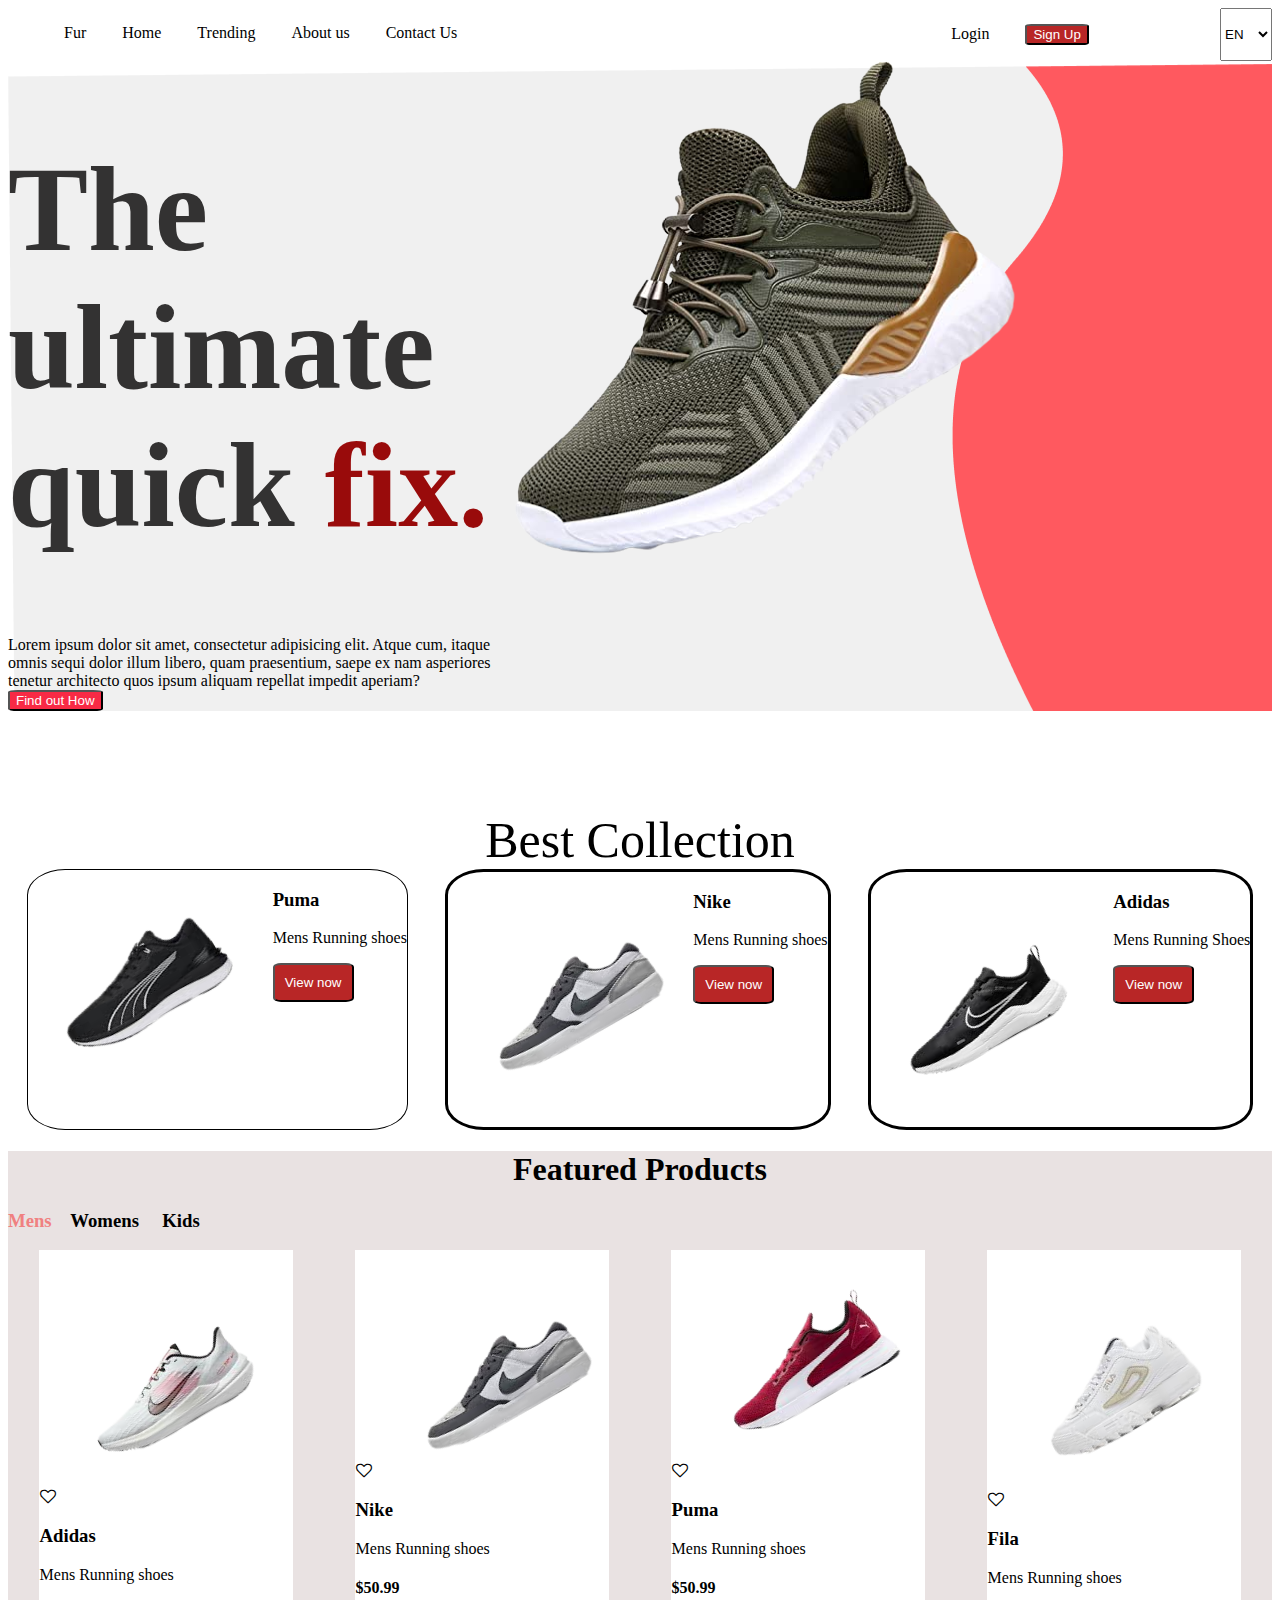
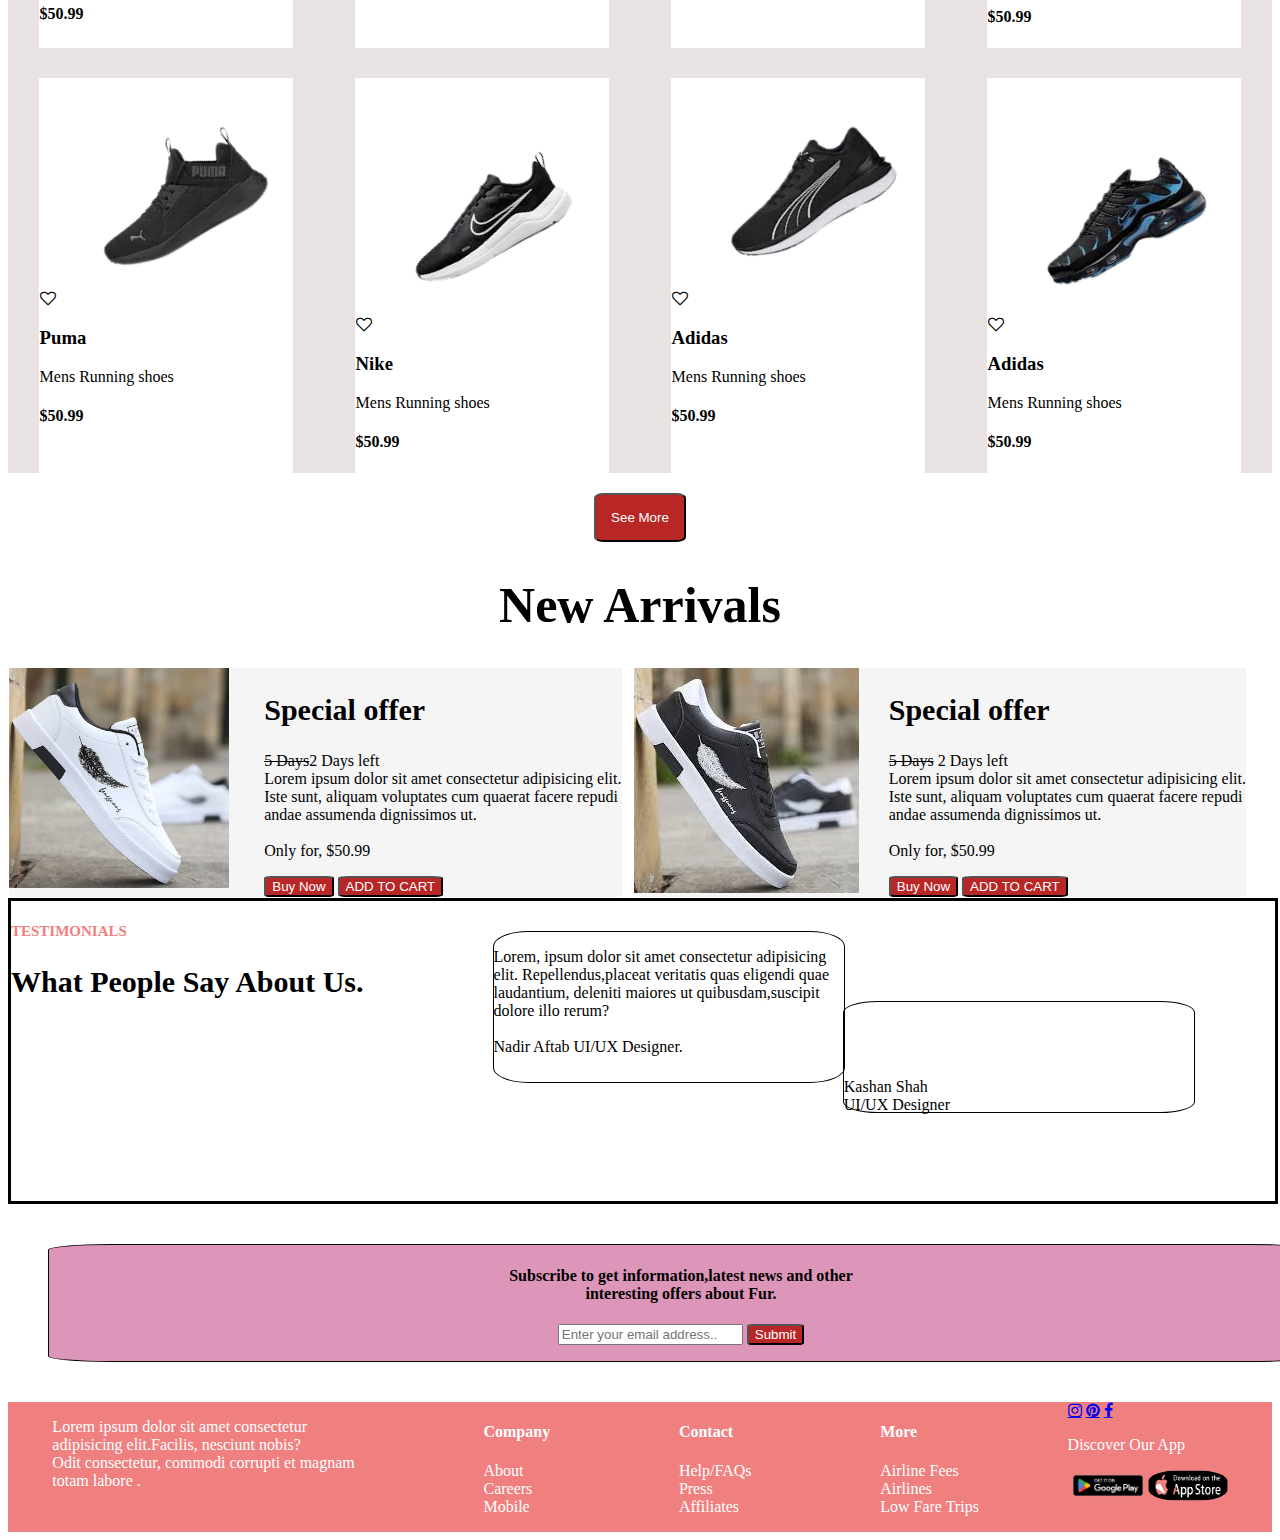
==== index.html @ 36299c30 "shoesweb" ====
<!DOCTYPE html>
<html lang="en">
<head>
    <meta charset="UTF-8">
    <meta http-equiv="X-UA-Compatible" content="IE=edge">
    <meta name="viewport" content="width=device-width, initial-scale=1.0">
    <title>Shoes-site</title>
    <link rel="stylesheet" href="path/to/font-awesome/css/font-awesome.min.css">
    <link rel="stylesheet" href="https://cdnjs.cloudflare.com/ajax/libs/font-awesome/4.7.0/css/font-awesome.min.css">
    <link rel="stylesheet" href="style.css">
</head>
<body>
    <div class="main">
     <div class="topnav">
        <div class="first">
            <ul>
                <li>Fur</li>
                <li>Home</li>
                <li>Trending</li>
                <li>About us</li>
                <li>Contact Us</li>
            </ul>
        </div>
        <div class="last">
            <ul>
                <li>Login</li>
                <li><button>Sign Up</button></li>
            </ul>
        </div>
          <select name="Language" name="language" id="language">
            <option value="English">EN</option>
            <option value="Swahili">SWA</option>
            <option value="Spanish">ESP</option>
          </select>
    </div>
    <div class="bod">
        <div id="left">
            <h1 id="fix"><bold>The ultimate quick <span>fix.</span></bold></h1>
            Lorem ipsum dolor sit amet, consectetur adipisicing elit. 
            Atque cum, itaque omnis sequi dolor illum libero, quam 
            praesentium, saepe ex nam asperiores tenetur architecto 
            quos ipsum aliquam repellat impedit aperiam?<br>
            <button id="but">Find out How</button>
        </div>
        <div id="right">
            <img src="Images/headshoe.png" alt="main shoe">

        </div>
    </div>
    <div class="collection">Best Collection</div>
    <div class="best">
        <div class="puma">
            <img id="pum" src="Images/puma.png" alt="">
            <span id="info"><h3>Puma</h3>
                <p>Mens Running shoes</p>
            <button id="ton1">View now</button></span>

        </div>
        <div class="nike">
          <img id="pum" src="Images/lowtop.png" alt="">
         <span id="info"><h3>Nike</h3>
            <p>Mens Running shoes</p>
          <button id="ton1">View now</button></span>
        </div>
        <div class="adidas">
            <img id="pum" src="Images/wue.png" alt="">
           <span id="info"> <h3>Adidas</h3>
            <p>Mens Running Shoes</p>
            <button id="ton1">View now</button></span>
        </div>
    </div>
    </div>
    <div class="aftermain">
        <h1 id="feat">Featured Products</h1>
        <h3><span id="mens">Mens</span>&nbsp;&nbsp;&nbsp;&nbsp;Womens &nbsp;&nbsp;&nbsp;&nbsp;Kids</h3>
        <div class="shoe">
            <div class="top">
    <div id="one">
        <i class="fa fa-heart-o" aria-hidden="true"></i>
        <img id="pum" src="Images/eee.png" alt="">
        <h3>Adidas</h3>
        <p>Mens Running shoes</p>
        <h4>$50.99</h4>
    </div>
    <div id="one">
        <i class="fa fa-heart-o" aria-hidden="true"></i>
        <img id="pum" src="Images/lowtop.png" alt="">
        <h3>Nike</h3>
        <p>Mens Running shoes</p>
        <h4>$50.99</h4>
    </div>
    <div id="one">
        <i class="fa fa-heart-o" aria-hidden="true"></i>
        <img id="pum" src="Images/red.png" alt="">
        <h3>Puma</h3>
        <p>Mens Running shoes</p>
        <h4>$50.99</h4>
    </div>
    <div id="one">
        <i class="fa fa-heart-o" aria-hidden="true"></i>
        <img id="pum" src="Images/filaaa.png" alt="">
        <h3>Fila</h3>
        <p>Mens Running shoes</p>
        <h4>$50.99</h4>
    </div>
    </div>
    <div class="bottom">
    <div id="one">
        <i class="fa fa-heart-o" aria-hidden="true"></i>
        <img id="pum" src="Images/black.png" alt="">
        <h3>Puma</h3>
        <p>Mens Running shoes</p>
        <h4>$50.99</h4>
    </div>
    <div id="one">
        <i class="fa fa-heart-o" aria-hidden="true"></i>
        <img id="pum" src="Images/wue.png" alt="">
        <h3>Nike</h3>
        <p>Mens Running shoes</p>
        <h4>$50.99</h4>
    </div>
    <div id="one">
        <i class="fa fa-heart-o" aria-hidden="true"></i>
        <img id="pum" src="Images/puma.png" alt="">
        <h3>Adidas</h3>
        <p>Mens Running shoes</p>
        <h4>$50.99</h4>
    </div>
    <div id="one">
        <i class="fa fa-heart-o" aria-hidden="true"></i>
        <img id="pum" src="Images/naikeyy.png" alt="">
        <h3>Adidas</h3>
        <p>Mens Running shoes</p>
        <h4>$50.99</h4>
    </div>
    </div>
    </div>
    </div>
    <div class="ton"><button id="ton">See More</button></div>
    <div class="almost">
        <h1 id="head">New Arrivals</h1></div>
        <div class="cont">
        <div class="da">
            <img id="two" src="Images/featheredshoe.jpeg" alt="">
            <span id="twoo"><h2>Special offer</h2>
            <p><s>5 Days</s>2 Days left<br>
            Lorem ipsum dolor sit amet consectetur adipisicing elit.<br>
             Iste sunt, aliquam voluptates cum quaerat facere repudi<br>
             andae assumenda dignissimos ut.<br>
             <br>
            Only for, $50.99</p>
            <button>Buy Now</button>
            <button>ADD TO CART</button>
            </span>
        </div>
        <div class="de">
            <img src="Images/blacknwhite.jpeg" alt="">
            <span id="twoo"><h2>Special offer</h2>
                <p><s>5 Days</s> 2 Days left<br>
                Lorem ipsum dolor sit amet consectetur adipisicing elit.<br>
                 Iste sunt, aliquam voluptates cum quaerat facere repudi<br>
                 andae assumenda dignissimos ut.<br>
                 <br>
                Only for, $50.99</p>
                <button>Buy Now</button>
                <button>ADD TO CART</button>
                </span>
        </div>
        </div>
    </div>
    <div class="there">
        <div class="too">
        <h5><span id="test">TESTIMONIALS</span></h5>
        <h2>What People Say About Us.</h2>
        </div>
        <div class="taa">
            <div class="front"><p>Lorem, ipsum dolor sit amet consectetur adipisicing elit.
                 Repellendus,placeat veritatis quas eligendi quae laudantium, 
                 deleniti maiores ut quibusdam,suscipit dolore illo rerum?<br>
                <br>
            Nadir Aftab
        UI/UX Designer.</p>
        </div>
        </div>
        <div class="back"><p>Kashan Shah<br>
        UI/UX Designer </p>
        </div>
    </div>
    <div class="finally">
        <p>
<h4>Subscribe to get information,latest news and other<br>
     interesting offers about Fur.</h4>
     <input type="text" placeholder="Enter your email address..">
     <button>Submit</button>
        </p>
    </div>
    <footer>
        <div id="a">
            <p>Lorem ipsum dolor sit amet consectetur<br>
                adipisicing elit.Facilis, nesciunt nobis?<br>
                 Odit consectetur, commodi corrupti et magnam<br>
                  totam labore .</p>
                 </div>
                 <div id="e">
                 <ul>
                    <li><h4>Company</h4></li>
                    <li>About</li>
                    <li>Careers</li>
                    <li>Mobile</li>
                 </ul>
                </div>
                <div id="i">
                 <ul>
                    <li><h4>Contact</h4></li>
                    <li>Help/FAQs</li>
                    <li>Press</li>
                    <li>Affiliates</li>
                 </ul>
                </div>
                <div id="0">
                 <ul>
                    <li><h4>More</h4></li>
                    <li>Airline Fees </li>
                    <li>Airlines</li>
                    <li>Low Fare Trips</li>
                 </ul>
                 </div>
                 <div class="social">
                    <a href="#" class="fa fa-instagram"></a>
                    <a href="#" class="fa fa-pinterest"></a>
                    <a href="#" class="fa fa-facebook"></a>
                    <p>Discover Our App</p>
                    <div class="bot"><img id="bot1" src="Images/googlee.png" alt="">
                    <img id="bot2" src="Images/apple.png" alt="">
                    </div>
                 </div>
    </footer>
    
</body>
</html>
---- style.css ----
.bod{
    background-image: url(Images/bg.png);
}

.topnav {
    width: 100%;
    display: flex;
}
.topnav ul li{
    list-style: none;
    display: inline;
    margin:1em;
}
#fix{
    font-size: 120px;
    color: rgb(51, 50, 50);
}
.collection{
    font-size: 50px;
    width: 100%;
    text-align: center;
    margin-top: 100px;
}
.bod{
    width: 100%;
    display: flex;
}
h1 span{
    
    color: rgb(153, 11, 11);
}
.first{
    width: 60%;
}
.last{
    width: 40%;
    padding-left: 400px;
}
.almost{
    text-align: center;
}
#head{
    font-size: 50px;
}
#left{
    width: 40%;
}
#right{
    width: 60%;
    
}
button{
    border-radius: 10%;
    background-color: rgb(184, 38, 38);
    color: white;
}
#but{
    background-color: rgb(248, 42, 69);
}
.best{
    width: 100%;
    display: flex;
    justify-content: space-around;
}
.puma{
    width: 30%;
    border: solid 1px;
    border-radius: 10%;
   
}
#pum{
    transform: rotate(-30deg);


}
.nike{
    width: 30%;
    border: solid;
    border-radius: 10%;
}
.adidas{
    width: 30%;
    border: solid;
    border-radius: 10%;
}
#info{
    float: right;
}
#feat{
    text-align: center;
}
.shoe{
    width: 100%;
}
.top{
    width: 100%;
    display: flex;
    justify-content: space-around;
    margin-bottom: 30px;
}
.bottom{
    width: 100%;
    display: flex;
    justify-content: space-around;
}
#one{
    width: 20%;
    border: solid white 1px;
    background-color: white;
}
#ton1{
    padding: 10px;
    color: white;
}
.ton{
    text-align: center;
}
#ton {
    margin-top: 20px;
    padding: 15px;
    color: white;

}
.almost{
    width: 100%;
}
.cont{
    width: 100%;
    display: flex;
    justify-content: space-around;
    border-radius: 10%;
}
.da{
    width: 50%;
    background-color: whitesmoke;
    border: solid white 1px;
    margin: left 25px;
    
}
.de{
    width: 50%;
    background-color: whitesmoke;
    border: solid white 1px;
    margin-left: 10px;
    margin-right: 25px;
}
#two{
    width: 220px;
}
#twoo{
    float: right;

}
#mens{
    color: lightcoral;
}
.aftermain{
    background-color: rgb(233, 226, 226);
}
.there{
    width: 100%;
    height: 300px;
    display: flex;
    border: solid;
}
.too{
    width: 55%;
    float: left;
}
.taa{
    width: 40%;
    position: relative;
    

}
.front{
    width: 100%;
    height: 150px;
    margin-top: 30px;
    border: solid 1px;
    border-radius: 10%;
    position: absolute ;
    z-index: 9;
}
.back{
    width: 40%;
    height: 50px;
    margin-top:100px ;
    margin-right: 80px;
    padding-top: 60px;
    border: solid 1px;
    border-radius: 10%;
    z-index: 1;
}
.finally{
    width: 100%;
    margin: 40px;
    background-color: rgb(221, 150, 185);
    text-align: center;
    border: solid 0.5px;
    padding: 20px -50px;
    border-radius: 5%;
}
footer{
    width: 100%;
    display: flex;
    justify-content: space-around;
    background-color: lightcoral;
    color: white;
}
footer ul li{
    list-style: none;
}
.a{
    width: 15%;
}
.bot{
    display: flex;
}
#bot1{
 width: 80px; 
 border-radius: 40%;
}
#bot2{
    width: 80px;
    border-radius: 40%;
}
#test{
font-size: 15px;
color: lightcoral;
}
h2{
    font-size: 30px;
}
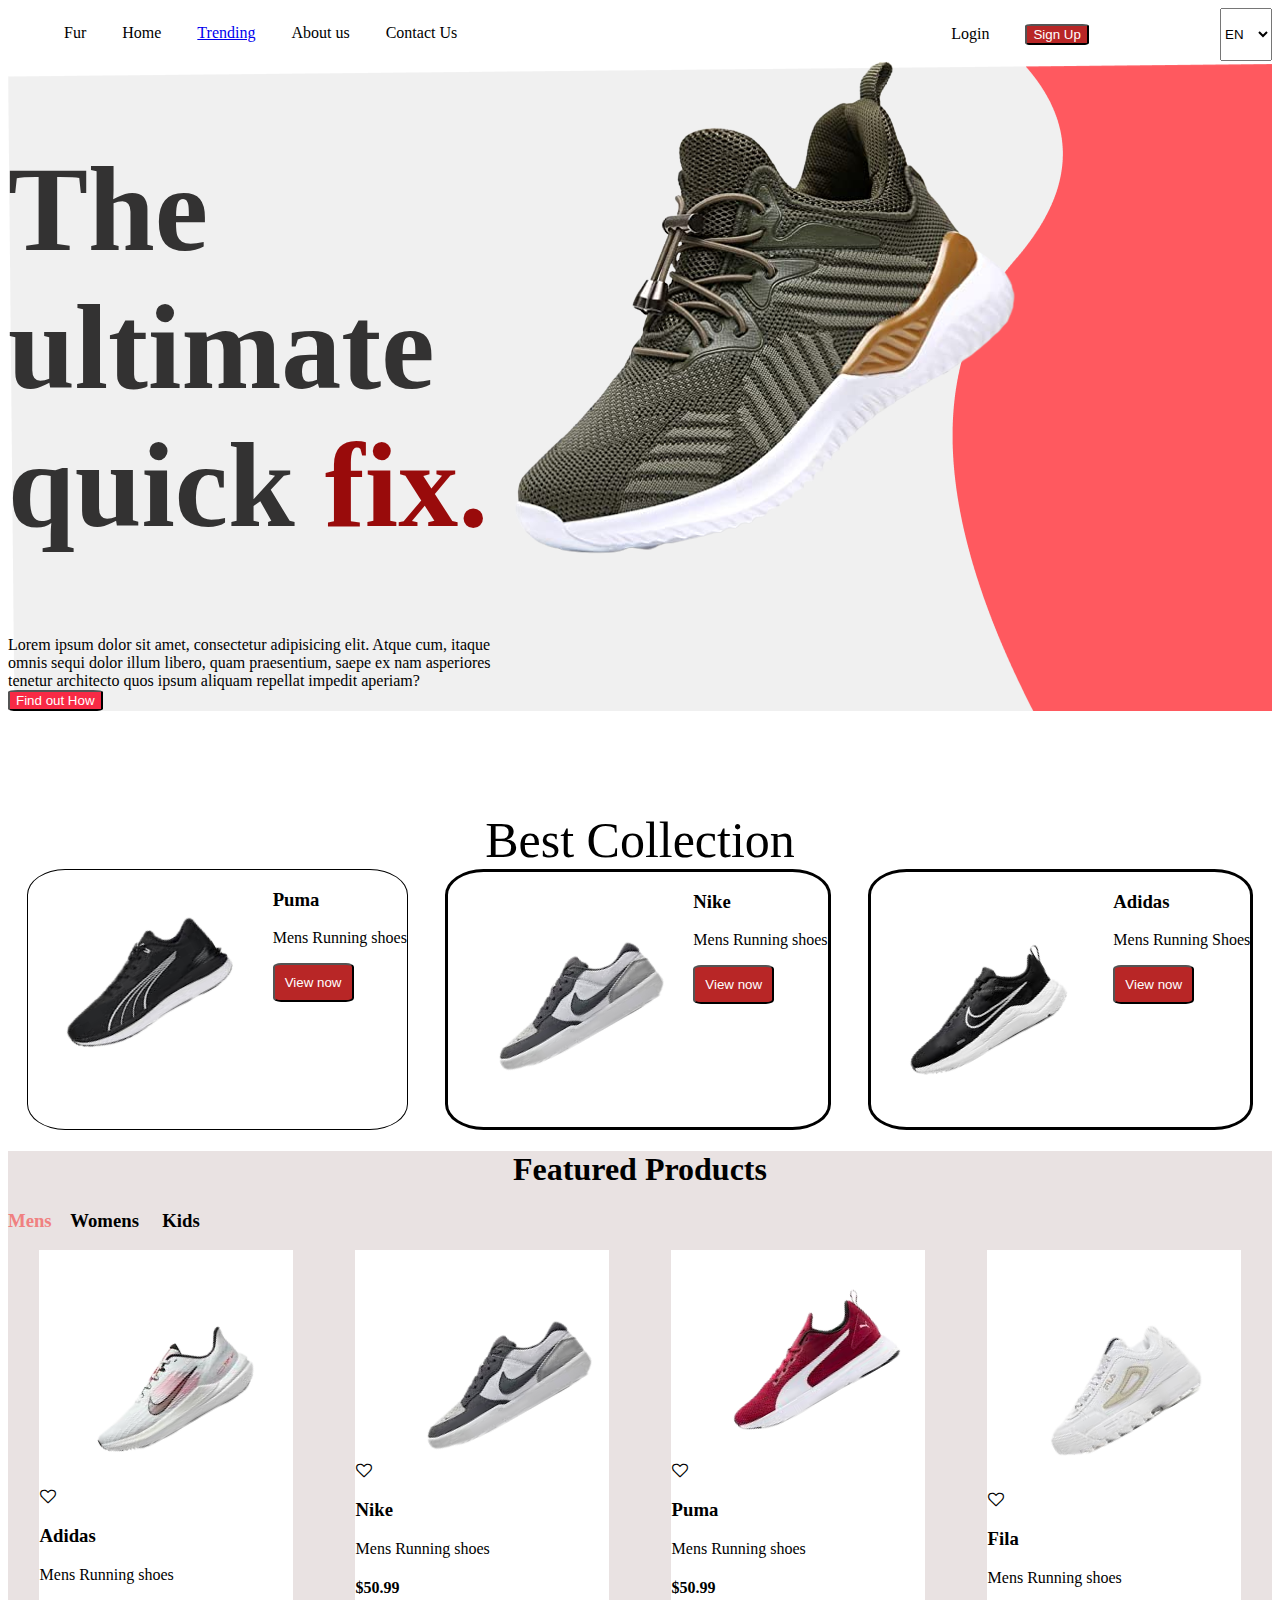
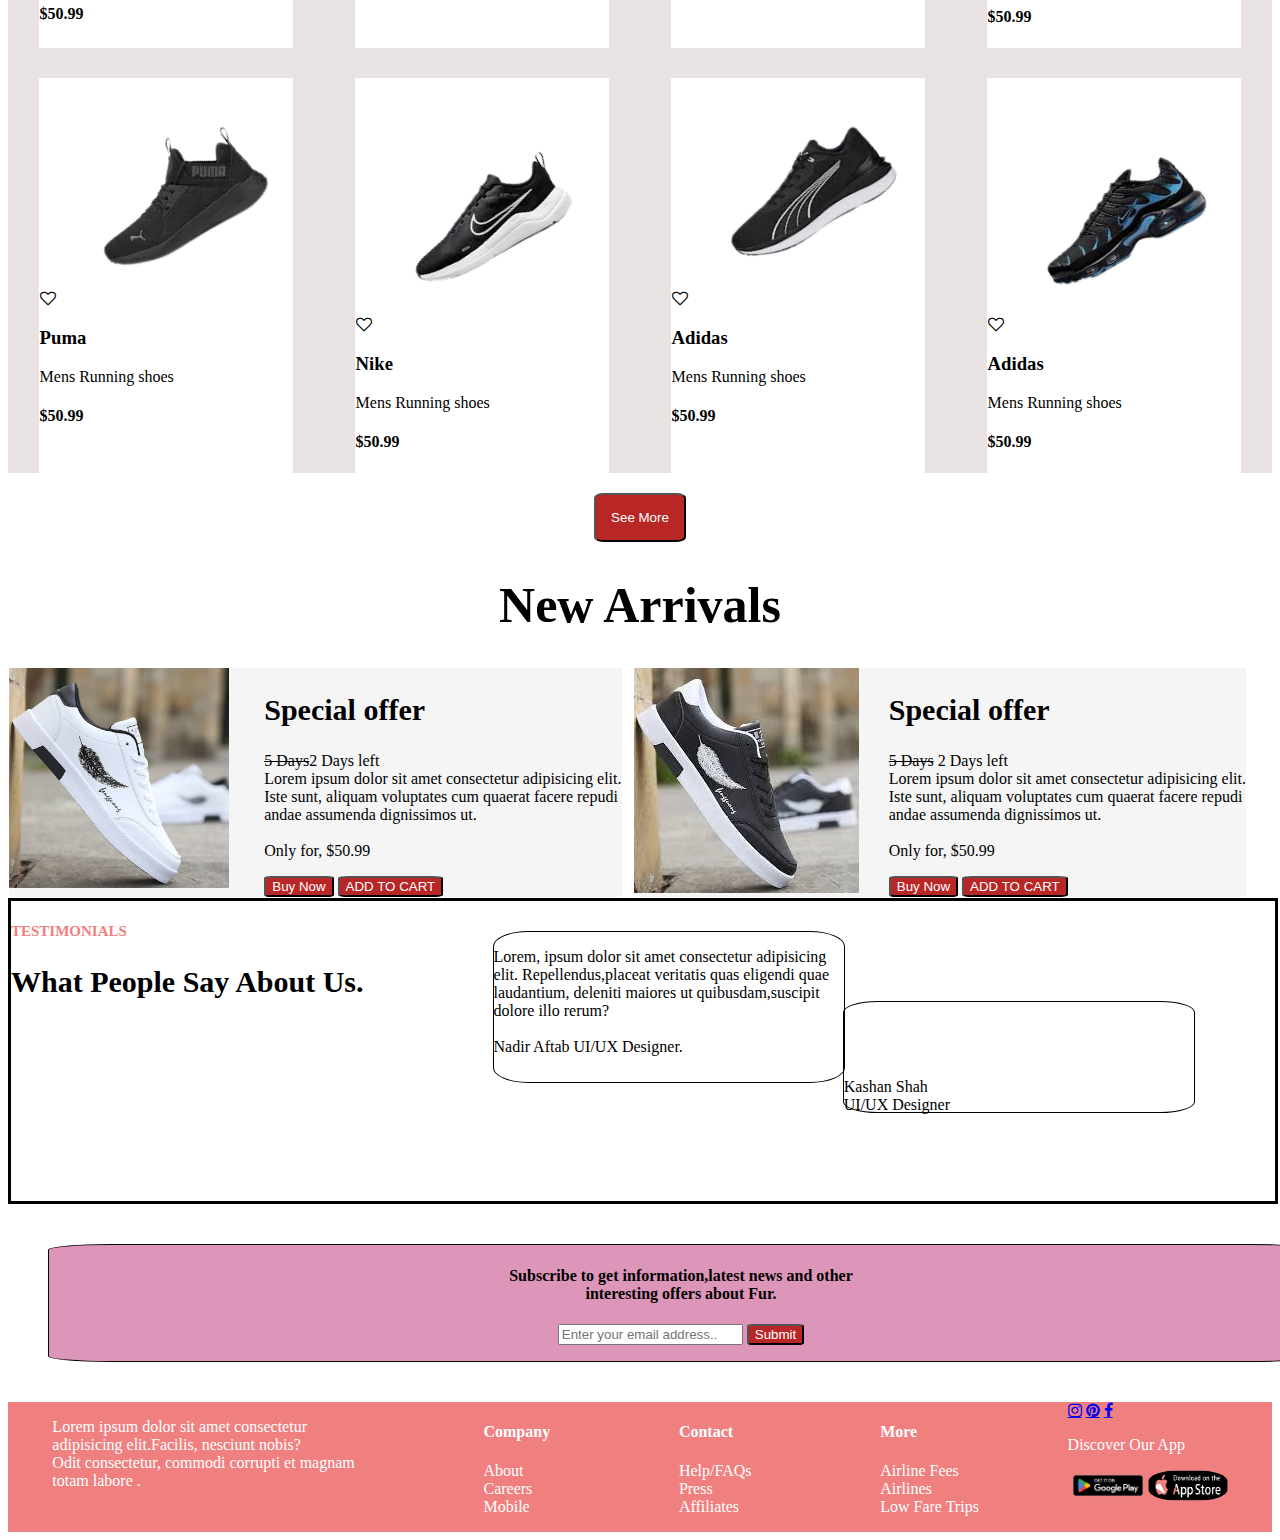
==== commit 961d7860: "added trending page" ====
--- a/index.html
+++ b/index.html
@@ -16,7 +16,7 @@
             <ul>
                 <li>Fur</li>
                 <li>Home</li>
-                <li>Trending</li>
+                <li><a href="home.html">Trending</a> </li>
                 <li>About us</li>
                 <li>Contact Us</li>
             </ul>
@@ -73,7 +73,7 @@
     <div class="aftermain">
         <h1 id="feat">Featured Products</h1>
         <h3><span id="mens">Mens</span>&nbsp;&nbsp;&nbsp;&nbsp;Womens &nbsp;&nbsp;&nbsp;&nbsp;Kids</h3>
-        <div class="shoe">
+        <div class="shoey">
             <div class="top">
     <div id="one">
         <i class="fa fa-heart-o" aria-hidden="true"></i>
--- a/style.css
+++ b/style.css
@@ -232,3 +232,39 @@
 h2{
     font-size: 30px;
 }
+.hard{
+    width: 100%;
+    display: flex;
+}
+.shoe{
+    width: 50%;
+    padding-left: 100px;
+    z-index: 9;
+}
+#askmyshoe{
+    width: 500px;
+    height: 400px;
+}
+.shoes{
+    width: 50%;
+    display: flex;
+    padding-left: 50px;
+}
+#sole{
+    width: 150px;
+    height: auto;
+}
+.words{
+    width: 50%;
+}
+#sizes li{
+list-style: none;
+display: inline;
+padding: 0 8px;
+}
+.sm{
+    width: 100%;
+}
+.sm h2{
+    text-align: center;
+}
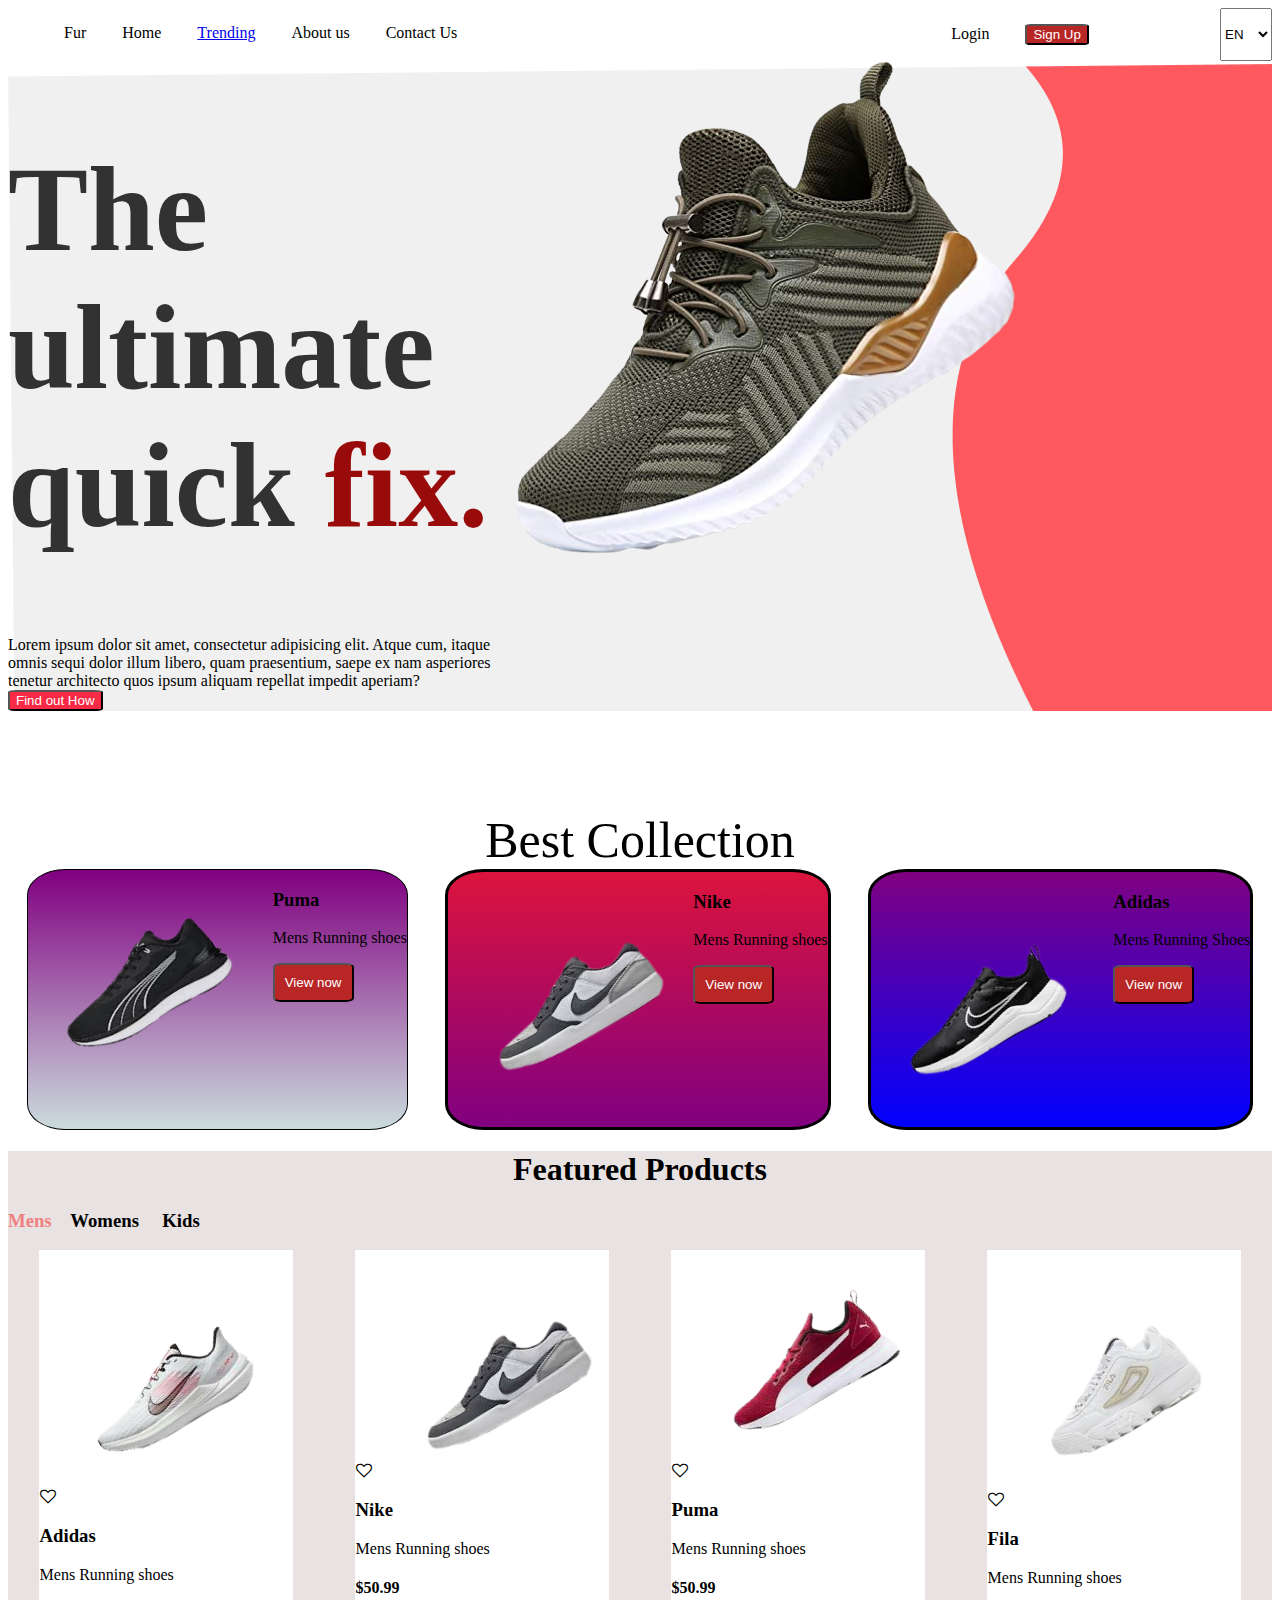
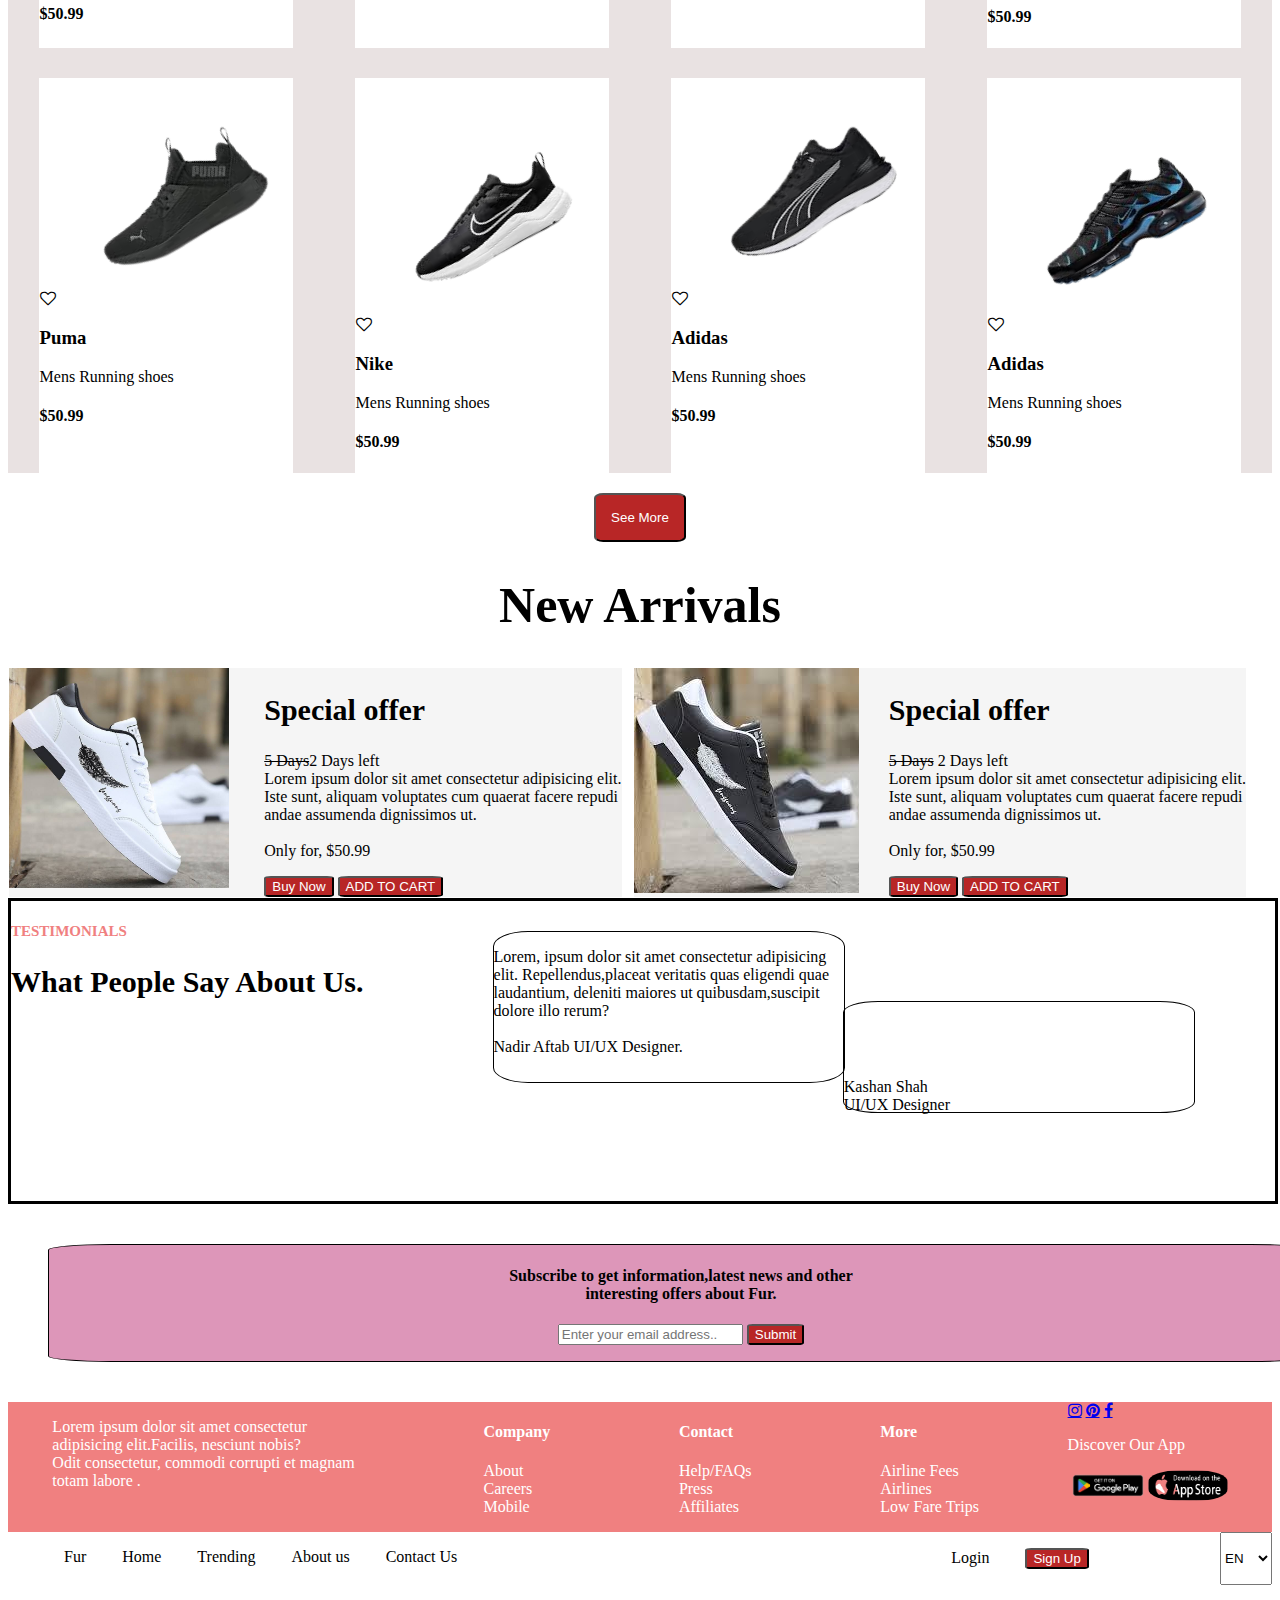
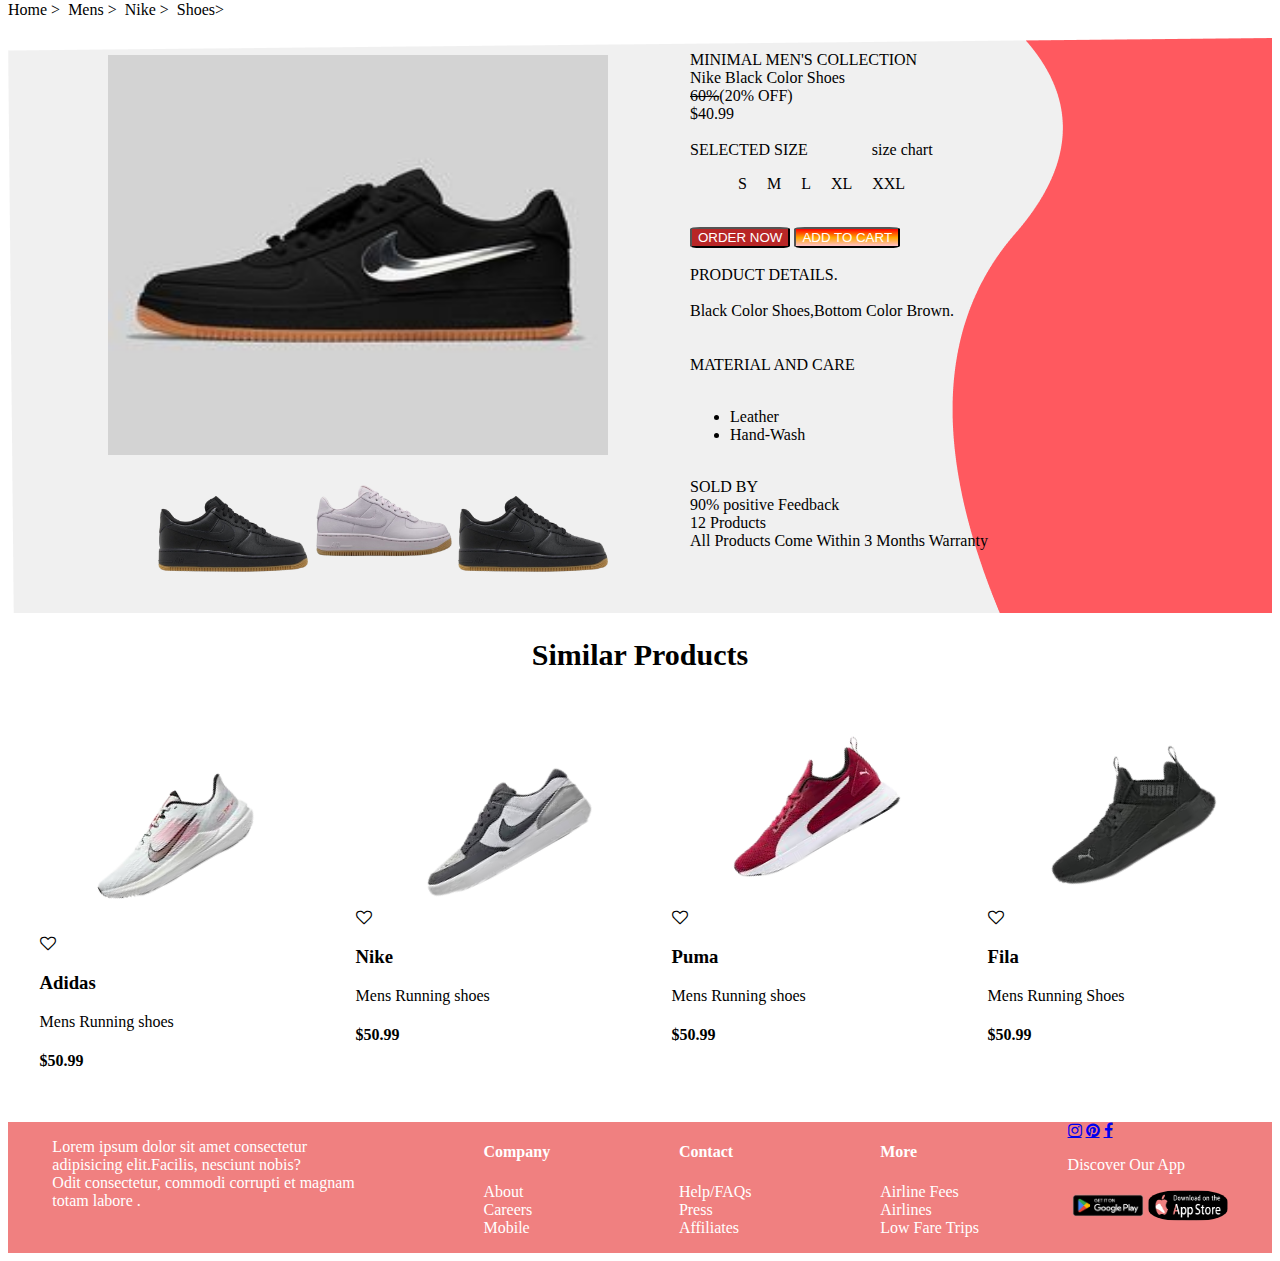
==== commit 80b721a0: "unlinking" ====
--- a/index.html
+++ b/index.html
@@ -16,7 +16,7 @@
             <ul>
                 <li>Fur</li>
                 <li>Home</li>
-                <li><a href="home.html">Trending</a> </li>
+                <li><a href="#firsty">Trending</a> </li>
                 <li>About us</li>
                 <li>Contact Us</li>
             </ul>
@@ -235,6 +235,149 @@
                     </div>
                  </div>
     </footer>
+    <div class="main">
+        <div class="topnav">
+           <div id="firsty">
+               <ul>
+                   <li>Fur</li>
+                   <li>Home</li>
+                   <li>Trending</li>
+                   <li>About us</li>
+                   <li>Contact Us</li>
+               </ul>
+           </div>
+           <div class="last">
+               <ul>
+                   <li>Login</li>
+                   <li><button>Sign Up</button></li>
+               </ul>
+           </div>
+             <select name="Language" name="language" id="language">
+               <option value="English">EN</option>
+               <option value="Swahili">SWA</option>
+               <option value="Spanish">ESP</option>
+             </select>
+       </div>
+       <div id="side">
+        <p>Home >&nbsp; Mens >&nbsp;  Nike >&nbsp;  Shoes></p>
+       </div>
+       <div class="hard">
+        <div class="shoe">
+            <img id="askmyshoe" src="Images/mainshoe.jpg" alt="">
+            <div class="shoes">
+                <div><img id="sole" src="Images/black_shoe.png" alt=""></div>
+                <div><img id="sole" src="Images/white-shoe-removebg-preview.png" alt=""></div>
+                <div><img id="sole" src="Images/black_shoe.png" alt=""></div>
+            </div>
+        </div>
+        <div class="words">
+           <p><span>MINIMAL MEN'S COLLECTION</span><br>
+        Nike Black Color Shoes<br>
+    <s>60%</s>(20% OFF)<br>
+$40.99<br>
+<br>
+SELECTED SIZE &nbsp; &nbsp; &nbsp; &nbsp; &nbsp; &nbsp; &nbsp; &nbsp;size chart<br>
+<ul id="sizes">
+<li>S</li>
+<li>M</li>
+<li>L</li>
+<li>XL</li>
+<li>XXL</li></ul><br>
+<button>ORDER NOW</button>
+<button id="cart">ADD TO CART</button><br><br>
+PRODUCT DETAILS.<br>
+<br>
+Black Color Shoes,Bottom Color Brown.<br>
+<br>
+<br>
+MATERIAL AND CARE<br>
+<br>
+<ul>
+    <li>Leather</li>
+    <li>Hand-Wash</li>
+</ul>
+<br>
+SOLD BY<br>
+90% positive Feedback<br>
+12 Products<br>
+All Products Come Within 3 Months Warranty
+
+</p>
+        </div>
+
+       </div>
+       <div class="sm"><h2>Similar Products</h2></div>
+       <div class="top">
+<div id="one">
+    <i class="fa fa-heart-o" aria-hidden="true"></i>
+    <img id="pum" src="Images/eee.png" alt="">
+    <h3>Adidas</h3>
+    <p>Mens Running shoes</p>
+    <h4>$50.99</h4>
+</div>
+<div id="one">
+    <i class="fa fa-heart-o" aria-hidden="true"></i>
+    <img id="pum" src="Images/lowtop.png" alt="">
+    <h3>Nike</h3>
+    <p>Mens Running shoes</p>
+    <h4>$50.99</h4>
+</div>
+<div id="one">
+    <i class="fa fa-heart-o" aria-hidden="true"></i>
+    <img id="pum" src="Images/red.png" alt="">
+    <h3>Puma</h3>
+    <p>Mens Running shoes</p>
+    <h4>$50.99</h4>
+</div>
+<div id="one">
+    <i class="fa fa-heart-o" aria-hidden="true"></i>
+    <img id="pum" src="Images/black.png" alt="">
+    <h3>Fila</h3>
+    <p>Mens Running Shoes</p>
+    <h4>$50.99</h4>
+    </div>
+</div>
+<footer>
+    <div id="a">
+        <p>Lorem ipsum dolor sit amet consectetur<br>
+            adipisicing elit.Facilis, nesciunt nobis?<br>
+             Odit consectetur, commodi corrupti et magnam<br>
+              totam labore .</p>
+             </div>
+             <div id="e">
+             <ul>
+                <li><h4>Company</h4></li>
+                <li>About</li>
+                <li>Careers</li>
+                <li>Mobile</li>
+             </ul>
+            </div>
+            <div id="i">
+             <ul>
+                <li><h4>Contact</h4></li>
+                <li>Help/FAQs</li>
+                <li>Press</li>
+                <li>Affiliates</li>
+             </ul>
+            </div>
+            <div id="0">
+             <ul>
+                <li><h4>More</h4></li>
+                <li>Airline Fees </li>
+                <li>Airlines</li>
+                <li>Low Fare Trips</li>
+             </ul>
+             </div>
+             <div class="social">
+                <a href="#" class="fa fa-instagram"></a>
+                <a href="#" class="fa fa-pinterest"></a>
+                <a href="#" class="fa fa-facebook"></a>
+                <p>Discover Our App</p>
+                <div class="bot"><img id="bot1" src="Images/googlee.png" alt="">
+                <img id="bot2" src="Images/apple.png" alt="">
+                </div>
+             </div>
+</footer>
     
 </body>
 </html>--- a/style.css
+++ b/style.css
@@ -66,6 +66,7 @@
     width: 30%;
     border: solid 1px;
     border-radius: 10%;
+    background-image: linear-gradient(purple,rgb(203, 220, 221));
    
 }
 #pum{
@@ -77,11 +78,13 @@
     width: 30%;
     border: solid;
     border-radius: 10%;
+    background-image: linear-gradient(crimson,purple);
 }
 .adidas{
     width: 30%;
     border: solid;
     border-radius: 10%;
+    background-image: linear-gradient(purple,blue);
 }
 #info{
     float: right;
@@ -242,6 +245,7 @@
     z-index: 9;
 }
 #askmyshoe{
+margin-top: 20px;
     width: 500px;
     height: 400px;
 }
@@ -268,3 +272,16 @@
 .sm h2{
     text-align: center;
 }
+body{
+    overflow-x: hidden;
+}
+.hard{
+    background-image: url(Images/bg.png);
+}
+#cart{
+    background-image: linear-gradient(red,orange,pink);
+}
+#firsty{
+    width: 60%;
+}
+    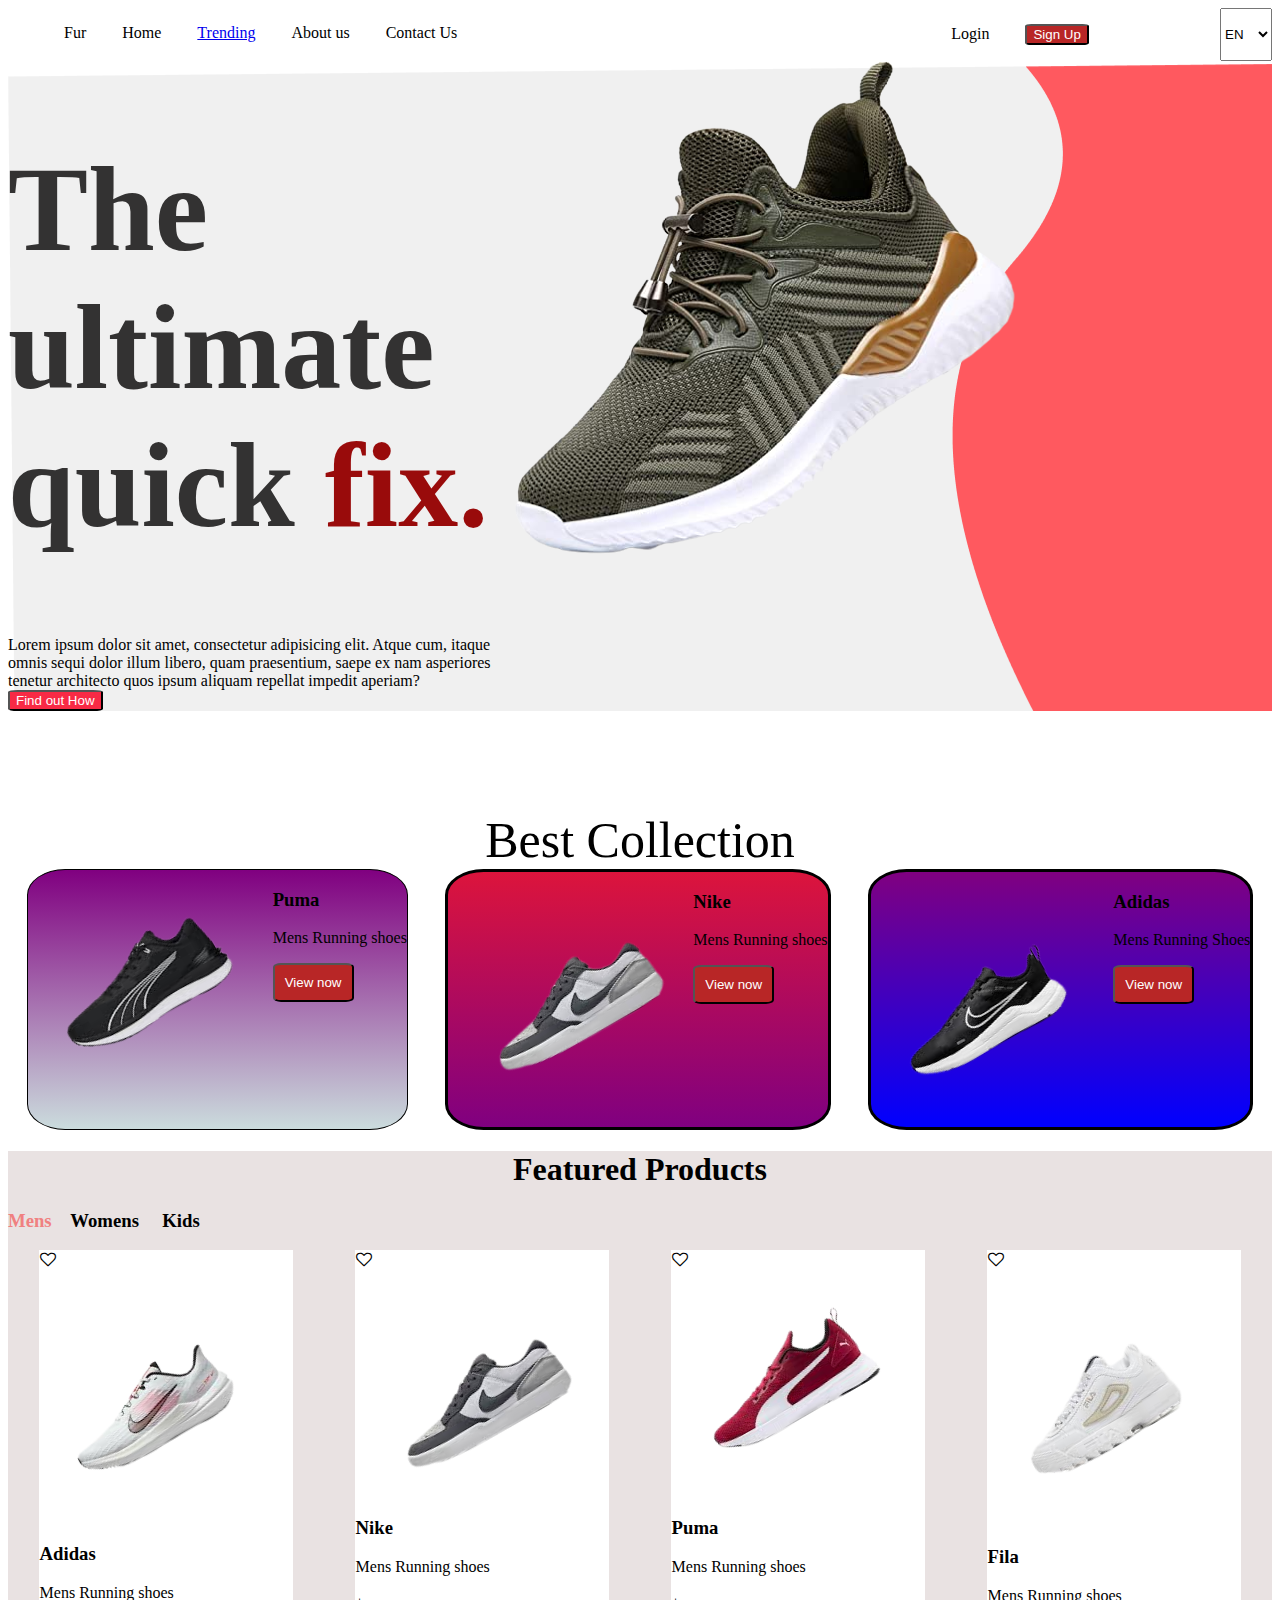
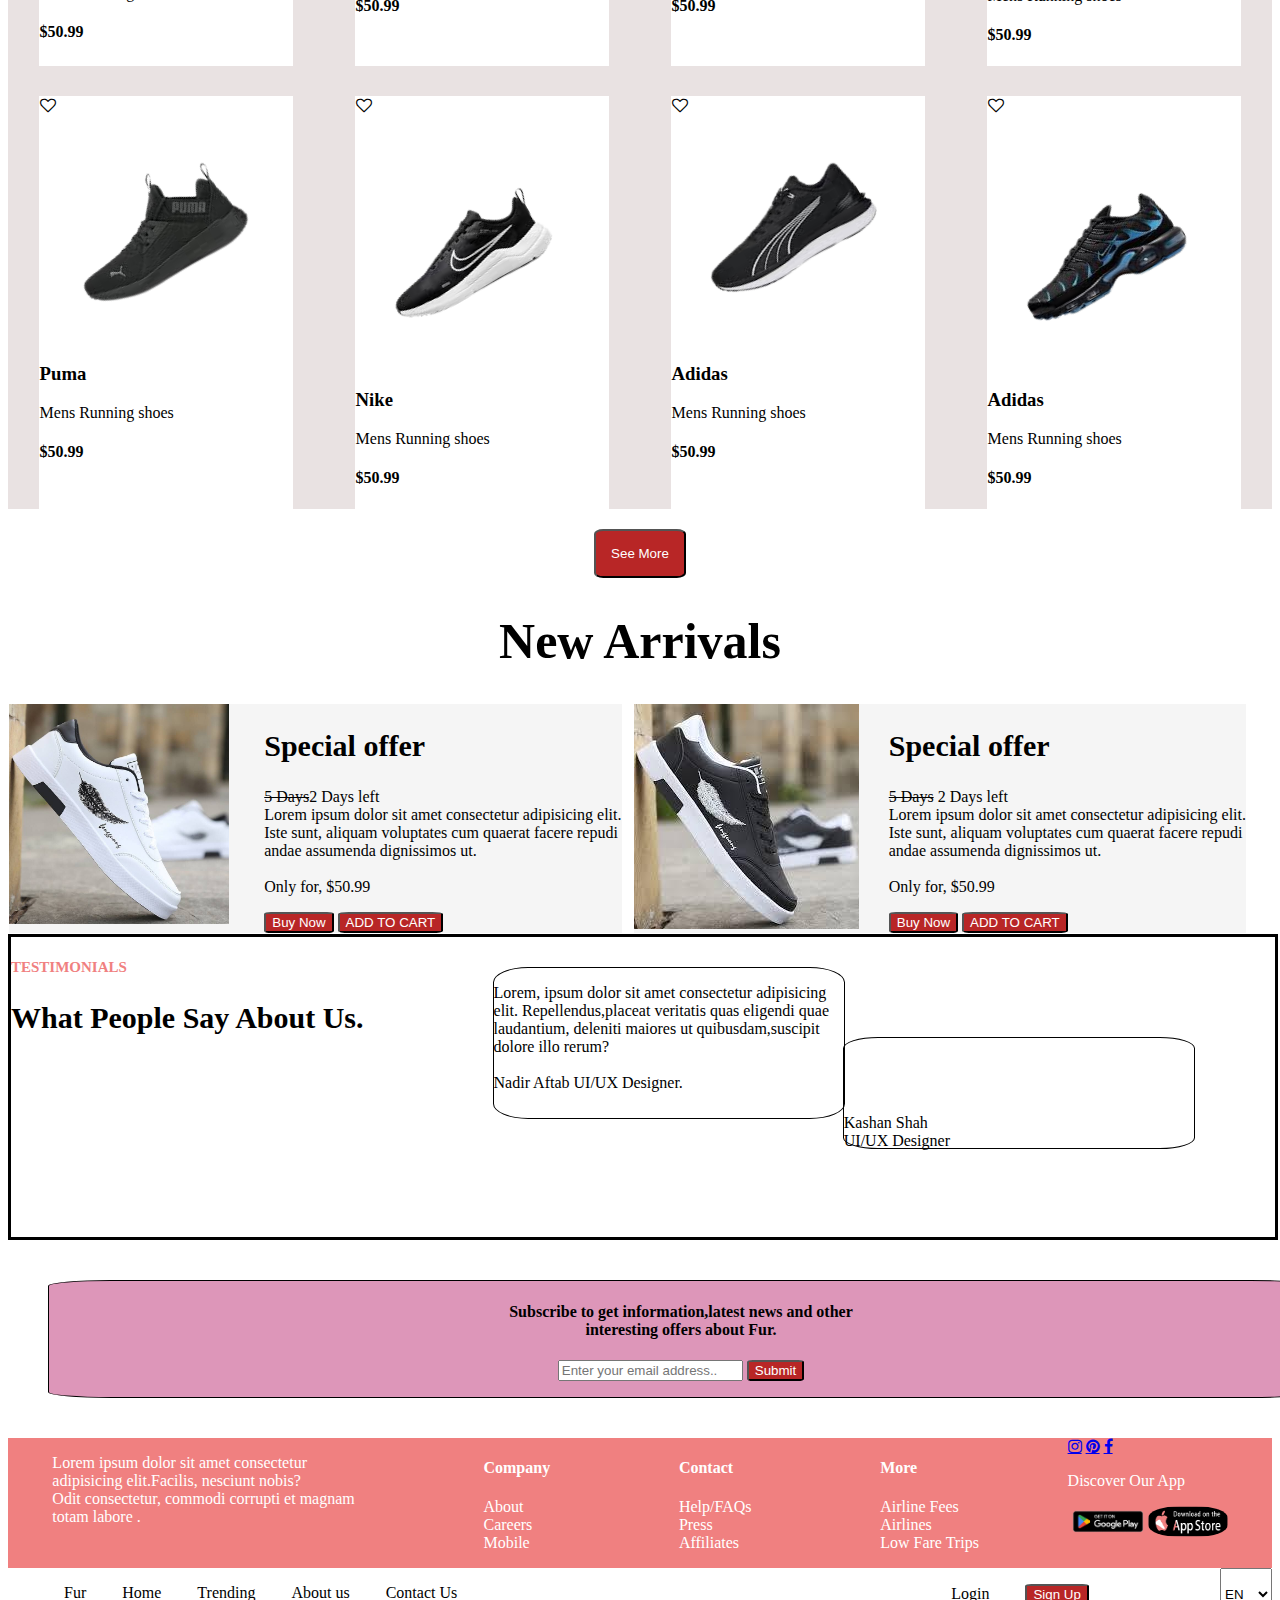
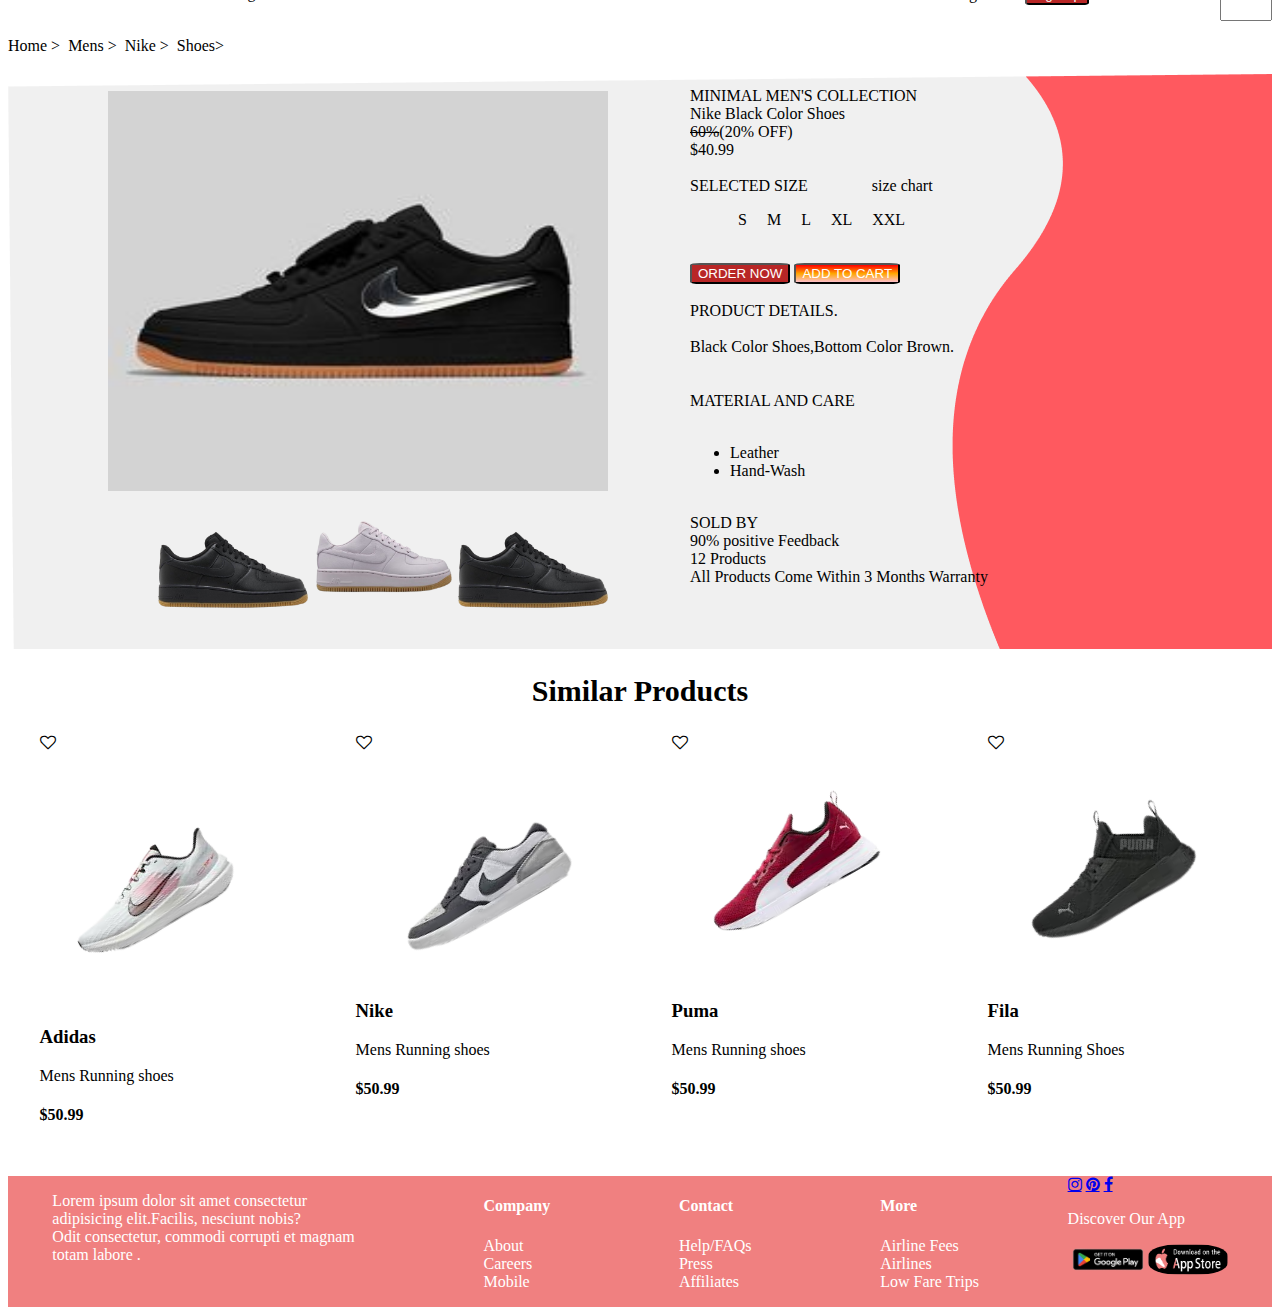
==== commit 09c00ca4: "media-queries" ====
--- a/index.html
+++ b/index.html
@@ -76,28 +76,28 @@
         <div class="shoey">
             <div class="top">
     <div id="one">
-        <i class="fa fa-heart-o" aria-hidden="true"></i>
+        <i class="fa fa-heart-o" aria-hidden="true"></i><br>
         <img id="pum" src="Images/eee.png" alt="">
         <h3>Adidas</h3>
         <p>Mens Running shoes</p>
         <h4>$50.99</h4>
     </div>
     <div id="one">
-        <i class="fa fa-heart-o" aria-hidden="true"></i>
+        <i class="fa fa-heart-o" aria-hidden="true"></i><br>
         <img id="pum" src="Images/lowtop.png" alt="">
         <h3>Nike</h3>
         <p>Mens Running shoes</p>
         <h4>$50.99</h4>
     </div>
     <div id="one">
-        <i class="fa fa-heart-o" aria-hidden="true"></i>
+        <i class="fa fa-heart-o" aria-hidden="true"></i><br>
         <img id="pum" src="Images/red.png" alt="">
         <h3>Puma</h3>
         <p>Mens Running shoes</p>
         <h4>$50.99</h4>
     </div>
     <div id="one">
-        <i class="fa fa-heart-o" aria-hidden="true"></i>
+        <i class="fa fa-heart-o" aria-hidden="true"></i><br>
         <img id="pum" src="Images/filaaa.png" alt="">
         <h3>Fila</h3>
         <p>Mens Running shoes</p>
@@ -106,28 +106,28 @@
     </div>
     <div class="bottom">
     <div id="one">
-        <i class="fa fa-heart-o" aria-hidden="true"></i>
+        <i class="fa fa-heart-o" aria-hidden="true"></i><br>
         <img id="pum" src="Images/black.png" alt="">
         <h3>Puma</h3>
         <p>Mens Running shoes</p>
         <h4>$50.99</h4>
     </div>
     <div id="one">
-        <i class="fa fa-heart-o" aria-hidden="true"></i>
+        <i class="fa fa-heart-o" aria-hidden="true"></i><br>
         <img id="pum" src="Images/wue.png" alt="">
         <h3>Nike</h3>
         <p>Mens Running shoes</p>
         <h4>$50.99</h4>
     </div>
     <div id="one">
-        <i class="fa fa-heart-o" aria-hidden="true"></i>
+        <i class="fa fa-heart-o" aria-hidden="true"></i><br>
         <img id="pum" src="Images/puma.png" alt="">
         <h3>Adidas</h3>
         <p>Mens Running shoes</p>
         <h4>$50.99</h4>
     </div>
     <div id="one">
-        <i class="fa fa-heart-o" aria-hidden="true"></i>
+        <i class="fa fa-heart-o" aria-hidden="true"></i><br>
         <img id="pum" src="Images/naikeyy.png" alt="">
         <h3>Adidas</h3>
         <p>Mens Running shoes</p>
@@ -309,28 +309,28 @@
        <div class="sm"><h2>Similar Products</h2></div>
        <div class="top">
 <div id="one">
-    <i class="fa fa-heart-o" aria-hidden="true"></i>
+    <i class="fa fa-heart-o" aria-hidden="true"></i><br>
     <img id="pum" src="Images/eee.png" alt="">
     <h3>Adidas</h3>
     <p>Mens Running shoes</p>
     <h4>$50.99</h4>
 </div>
 <div id="one">
-    <i class="fa fa-heart-o" aria-hidden="true"></i>
+    <i class="fa fa-heart-o" aria-hidden="true"></i><br>
     <img id="pum" src="Images/lowtop.png" alt="">
     <h3>Nike</h3>
     <p>Mens Running shoes</p>
     <h4>$50.99</h4>
 </div>
 <div id="one">
-    <i class="fa fa-heart-o" aria-hidden="true"></i>
+    <i class="fa fa-heart-o" aria-hidden="true"></i><br>
     <img id="pum" src="Images/red.png" alt="">
     <h3>Puma</h3>
     <p>Mens Running shoes</p>
     <h4>$50.99</h4>
 </div>
 <div id="one">
-    <i class="fa fa-heart-o" aria-hidden="true"></i>
+    <i class="fa fa-heart-o" aria-hidden="true"></i><br>
     <img id="pum" src="Images/black.png" alt="">
     <h3>Fila</h3>
     <p>Mens Running Shoes</p>
--- a/style.css
+++ b/style.css
@@ -284,4 +284,17 @@
 #firsty{
     width: 60%;
 }
+
+@media only screen and (min-width:1168px) and (max-width:768px) {
+    body{
+        width: 600px;
+        background: rgb(190, 186, 186);
+    }
+    .first ul li{
+    font-size: 5px;
+    }
+    
+
+
+  }
     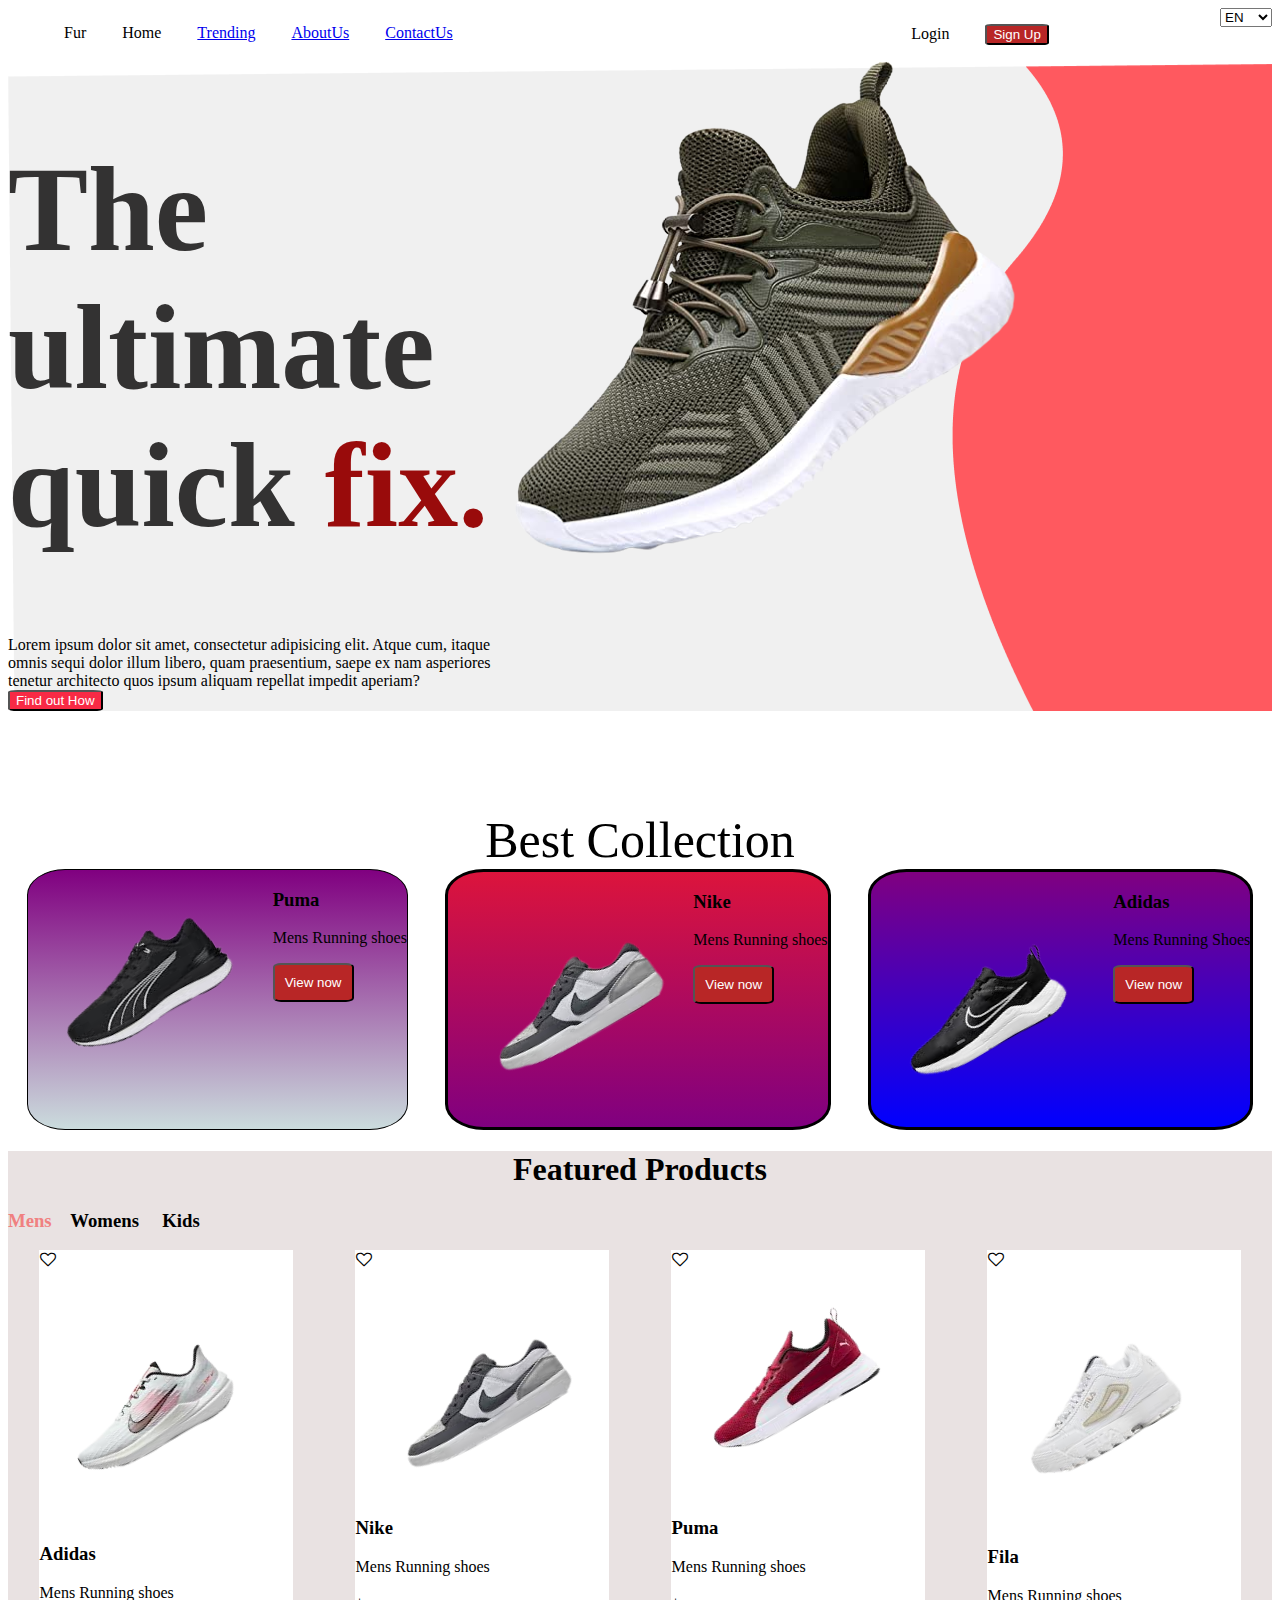
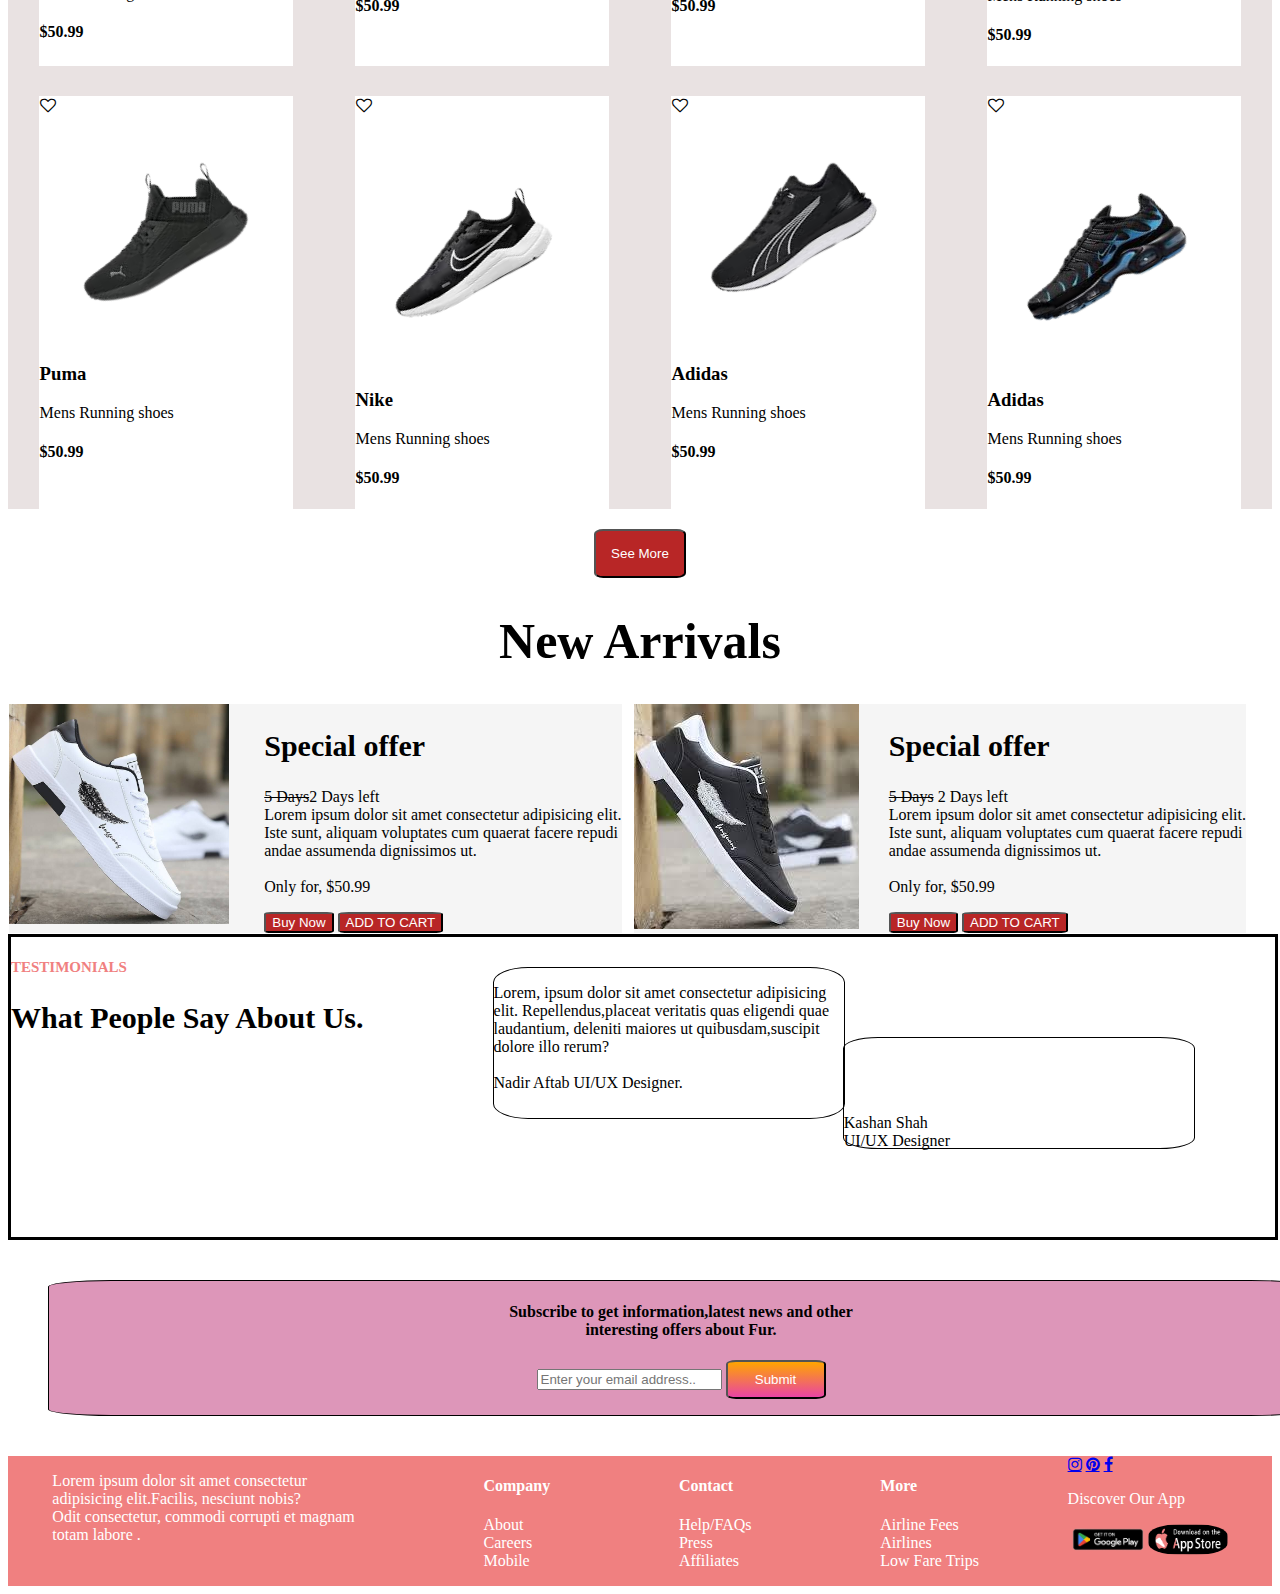
==== commit 5d133e2e: "shoes-site" ====
--- a/index.html
+++ b/index.html
@@ -16,9 +16,9 @@
             <ul>
                 <li>Fur</li>
                 <li>Home</li>
-                <li><a href="#firsty">Trending</a> </li>
-                <li>About us</li>
-                <li>Contact Us</li>
+                <li><a href="trending.html">Trending</a> </li>
+                <li><a href="AboutUs.html">AboutUs</a></li>
+                <li><a href="ContactUs.html">ContactUs</a></li>
             </ul>
         </div>
         <div class="last">
@@ -27,11 +27,14 @@
                 <li><button>Sign Up</button></li>
             </ul>
         </div>
-          <select name="Language" name="language" id="language">
-            <option value="English">EN</option>
-            <option value="Swahili">SWA</option>
-            <option value="Spanish">ESP</option>
-          </select>
+        <div class="lan">
+            <select name="Language" name="language" id="language">
+                <option value="English">EN</option>
+                <option value="Swahili">SWA</option>
+                <option value="Spanish">ESP</option>
+              </select>
+        </div>
+        
     </div>
     <div class="bod">
         <div id="left">
@@ -43,27 +46,27 @@
             <button id="but">Find out How</button>
         </div>
         <div id="right">
-            <img src="Images/headshoe.png" alt="main shoe">
+            <img id="mainshoe" src="Images/headshoe.png" alt="main shoe">
 
         </div>
     </div>
     <div class="collection">Best Collection</div>
     <div class="best">
         <div class="puma">
-            <img id="pum" src="Images/puma.png" alt="">
+            <img id="pumas" src="Images/puma.png" alt="">
             <span id="info"><h3>Puma</h3>
                 <p>Mens Running shoes</p>
             <button id="ton1">View now</button></span>
 
         </div>
         <div class="nike">
-          <img id="pum" src="Images/lowtop.png" alt="">
+          <img id="pumas" src="Images/lowtop.png" alt="">
          <span id="info"><h3>Nike</h3>
             <p>Mens Running shoes</p>
           <button id="ton1">View now</button></span>
         </div>
         <div class="adidas">
-            <img id="pum" src="Images/wue.png" alt="">
+            <img id="pumas" src="Images/wue.png" alt="">
            <span id="info"> <h3>Adidas</h3>
             <p>Mens Running Shoes</p>
             <button id="ton1">View now</button></span>
@@ -154,7 +157,7 @@
             </span>
         </div>
         <div class="de">
-            <img src="Images/blacknwhite.jpeg" alt="">
+            <img id="twa" src="Images/blacknwhite.jpeg" alt="">
             <span id="twoo"><h2>Special offer</h2>
                 <p><s>5 Days</s> 2 Days left<br>
                 Lorem ipsum dolor sit amet consectetur adipisicing elit.<br>
@@ -191,7 +194,7 @@
 <h4>Subscribe to get information,latest news and other<br>
      interesting offers about Fur.</h4>
      <input type="text" placeholder="Enter your email address..">
-     <button>Submit</button>
+     <button id="butlinear">Submit</button>
         </p>
     </div>
     <footer>
@@ -235,149 +238,6 @@
                     </div>
                  </div>
     </footer>
-    <div class="main">
-        <div class="topnav">
-           <div id="firsty">
-               <ul>
-                   <li>Fur</li>
-                   <li>Home</li>
-                   <li>Trending</li>
-                   <li>About us</li>
-                   <li>Contact Us</li>
-               </ul>
-           </div>
-           <div class="last">
-               <ul>
-                   <li>Login</li>
-                   <li><button>Sign Up</button></li>
-               </ul>
-           </div>
-             <select name="Language" name="language" id="language">
-               <option value="English">EN</option>
-               <option value="Swahili">SWA</option>
-               <option value="Spanish">ESP</option>
-             </select>
-       </div>
-       <div id="side">
-        <p>Home >&nbsp; Mens >&nbsp;  Nike >&nbsp;  Shoes></p>
-       </div>
-       <div class="hard">
-        <div class="shoe">
-            <img id="askmyshoe" src="Images/mainshoe.jpg" alt="">
-            <div class="shoes">
-                <div><img id="sole" src="Images/black_shoe.png" alt=""></div>
-                <div><img id="sole" src="Images/white-shoe-removebg-preview.png" alt=""></div>
-                <div><img id="sole" src="Images/black_shoe.png" alt=""></div>
-            </div>
-        </div>
-        <div class="words">
-           <p><span>MINIMAL MEN'S COLLECTION</span><br>
-        Nike Black Color Shoes<br>
-    <s>60%</s>(20% OFF)<br>
-$40.99<br>
-<br>
-SELECTED SIZE &nbsp; &nbsp; &nbsp; &nbsp; &nbsp; &nbsp; &nbsp; &nbsp;size chart<br>
-<ul id="sizes">
-<li>S</li>
-<li>M</li>
-<li>L</li>
-<li>XL</li>
-<li>XXL</li></ul><br>
-<button>ORDER NOW</button>
-<button id="cart">ADD TO CART</button><br><br>
-PRODUCT DETAILS.<br>
-<br>
-Black Color Shoes,Bottom Color Brown.<br>
-<br>
-<br>
-MATERIAL AND CARE<br>
-<br>
-<ul>
-    <li>Leather</li>
-    <li>Hand-Wash</li>
-</ul>
-<br>
-SOLD BY<br>
-90% positive Feedback<br>
-12 Products<br>
-All Products Come Within 3 Months Warranty
-
-</p>
-        </div>
-
-       </div>
-       <div class="sm"><h2>Similar Products</h2></div>
-       <div class="top">
-<div id="one">
-    <i class="fa fa-heart-o" aria-hidden="true"></i><br>
-    <img id="pum" src="Images/eee.png" alt="">
-    <h3>Adidas</h3>
-    <p>Mens Running shoes</p>
-    <h4>$50.99</h4>
-</div>
-<div id="one">
-    <i class="fa fa-heart-o" aria-hidden="true"></i><br>
-    <img id="pum" src="Images/lowtop.png" alt="">
-    <h3>Nike</h3>
-    <p>Mens Running shoes</p>
-    <h4>$50.99</h4>
-</div>
-<div id="one">
-    <i class="fa fa-heart-o" aria-hidden="true"></i><br>
-    <img id="pum" src="Images/red.png" alt="">
-    <h3>Puma</h3>
-    <p>Mens Running shoes</p>
-    <h4>$50.99</h4>
-</div>
-<div id="one">
-    <i class="fa fa-heart-o" aria-hidden="true"></i><br>
-    <img id="pum" src="Images/black.png" alt="">
-    <h3>Fila</h3>
-    <p>Mens Running Shoes</p>
-    <h4>$50.99</h4>
-    </div>
-</div>
-<footer>
-    <div id="a">
-        <p>Lorem ipsum dolor sit amet consectetur<br>
-            adipisicing elit.Facilis, nesciunt nobis?<br>
-             Odit consectetur, commodi corrupti et magnam<br>
-              totam labore .</p>
-             </div>
-             <div id="e">
-             <ul>
-                <li><h4>Company</h4></li>
-                <li>About</li>
-                <li>Careers</li>
-                <li>Mobile</li>
-             </ul>
-            </div>
-            <div id="i">
-             <ul>
-                <li><h4>Contact</h4></li>
-                <li>Help/FAQs</li>
-                <li>Press</li>
-                <li>Affiliates</li>
-             </ul>
-            </div>
-            <div id="0">
-             <ul>
-                <li><h4>More</h4></li>
-                <li>Airline Fees </li>
-                <li>Airlines</li>
-                <li>Low Fare Trips</li>
-             </ul>
-             </div>
-             <div class="social">
-                <a href="#" class="fa fa-instagram"></a>
-                <a href="#" class="fa fa-pinterest"></a>
-                <a href="#" class="fa fa-facebook"></a>
-                <p>Discover Our App</p>
-                <div class="bot"><img id="bot1" src="Images/googlee.png" alt="">
-                <img id="bot2" src="Images/apple.png" alt="">
-                </div>
-             </div>
-</footer>
-    
+   
 </body>
 </html>--- a/style.css
+++ b/style.css
@@ -34,7 +34,8 @@
 }
 .last{
     width: 40%;
-    padding-left: 400px;
+    padding-left: 300px;
+    display: flex;
 }
 .almost{
     text-align: center;
@@ -71,8 +72,9 @@
 }
 #pum{
     transform: rotate(-30deg);
-
-
+}
+#pumas{
+    transform: rotate(-30deg);
 }
 .nike{
     width: 30%;
@@ -284,17 +286,207 @@
 #firsty{
     width: 60%;
 }
-
-@media only screen and (min-width:1168px) and (max-width:768px) {
+.mid1{
+    width: 100%;
+    display: flex;
+    margin: 0 100px;
+}
+.mid2{
+    width: 100%;
+    display: flex;
+    margin: 0 100px;
+}
+.mid3{
+    width: 100%;
+    display: flex;
+    margin: 0 100px;
+}
+.about{
+    text-align: center;
+}
+.topper{
+    width: 40%;
+}
+#redblack{
+    width: 400px;
+    border-radius: 10%;
+}
+.lor{
+    width: 50%;
+}
+.downer{
+    width: 40%;
+    margin-right: 50px;
+
+}
+#butlinear{
+    background-image: linear-gradient(orange,rgb(233, 68, 164));
+    padding: 10px;
+    width: 100px;
+}
+.dy{
+    background-image: url(Images/bg.png);
+}
+.query{
+    text-align: center;
+}
+.search{
+    text-align: center;
+}
+#bars{
+    padding: 15px;
+    width: 400px;
+    border-radius: 30px;
+
+}
+#bigbar{
+    padding: 100px 0px;
+    width: 420px;
+    border-radius: 30px;
+}
+#bigbar placceholder{
+    padding-bottom: 30px;
+}
+#icon{
+    position: relative;
+    left: 30%;
+}
+@media only screen and (max-width:700px) {
     body{
-        width: 600px;
-        background: rgb(190, 186, 186);
+        background-color: aqua;
     }
     .first ul li{
-    font-size: 5px;
-    }
-    
-
+    font-size: 10px;
+    }
+    .topnav{
+        display: flex;
+        width: 100%;
+    }
+    .top{
+        display: grid;
+        grid-template-columns:repeat(2,1fr);
+        margin-bottom: 20px;
+    }
+    .bottom{
+        display: grid;
+        grid-template-columns:repeat(2,1fr);
+        margin-bottom: 20px;
+    }
+    
+    #fix{
+        font-size: 50px;
+    }
+    #right{
+        width: 40%;
+    }
+    #mainshoe{
+        width: 150px;
+        padding-left: 40px;
+    }
+    .finally{
+        margin: 5px;
+    }
+    #one{
+  width: 150px;
+  height: 250px;
+  border-radius: 10%;
+  background-color: grey;
+    }
+    #pumas{
+        width: 80px;
+        transform: rotate(-30deg);
+    }
+    #pum{
+        width: 80px;
+    }
+    .there{
+        border: solid 0.5px;
+        width: 100%;
+        border-radius: 20px;
+    
+    }
+    .front{
+        width: 300px;
+    }
+    .back{
+       display: none;
+    }
+    .lan{
+        display: none;
+    }
+    .shoe{
+        padding-left: 0px;
+    }
+    #askmyshoe{
+        width: 150px;
+        height: 180px;
+    }
+    .shoes{
+        padding-left: 0px;
+    }
+    #sole{
+        width: 50px;
+
+    }
+    #firsty{
+        display: inline;
+        margin: 0.5rem;
+    }
+    .mid1{
+        display: grid;
+        grid-template-columns: repeat(1,1fr);
+        margin-left: 50px;
+    }
+    .mid2{
+        display: grid;
+        grid-template-columns: repeat(1,1fr);
+        margin-left: 50px;
+    }
+    .mid3{
+        display: grid;
+        grid-template-columns: repeat(1,1fr);
+        margin-left: 50px;
+    }
+    .words{
+        width: 30%;
+    }
+    footer{
+        height: 180px;
+        font-size: 5px;
+    }
+    .topnav ul li{
+        list-style: none;
+        display: inline;
+    }
+    .aftermain{
+        width: 100%;
+    }
+    .front{
+        width: 80%;
+        font-size: 10px;
+        
+    }
+    #two{
+        width: 100px;
+    }
+    #twa{
+        width: 100px;
+    }
+    #bot1{
+        width: 10px;
+
+    }
+    #bot2{
+        width: 10px;
+
+    }
+    .first{
+        display: inline-block;
+        font-size: 8px;
+    }
+    body{
+        overflow-x: hidden;
+    }
 
   }
     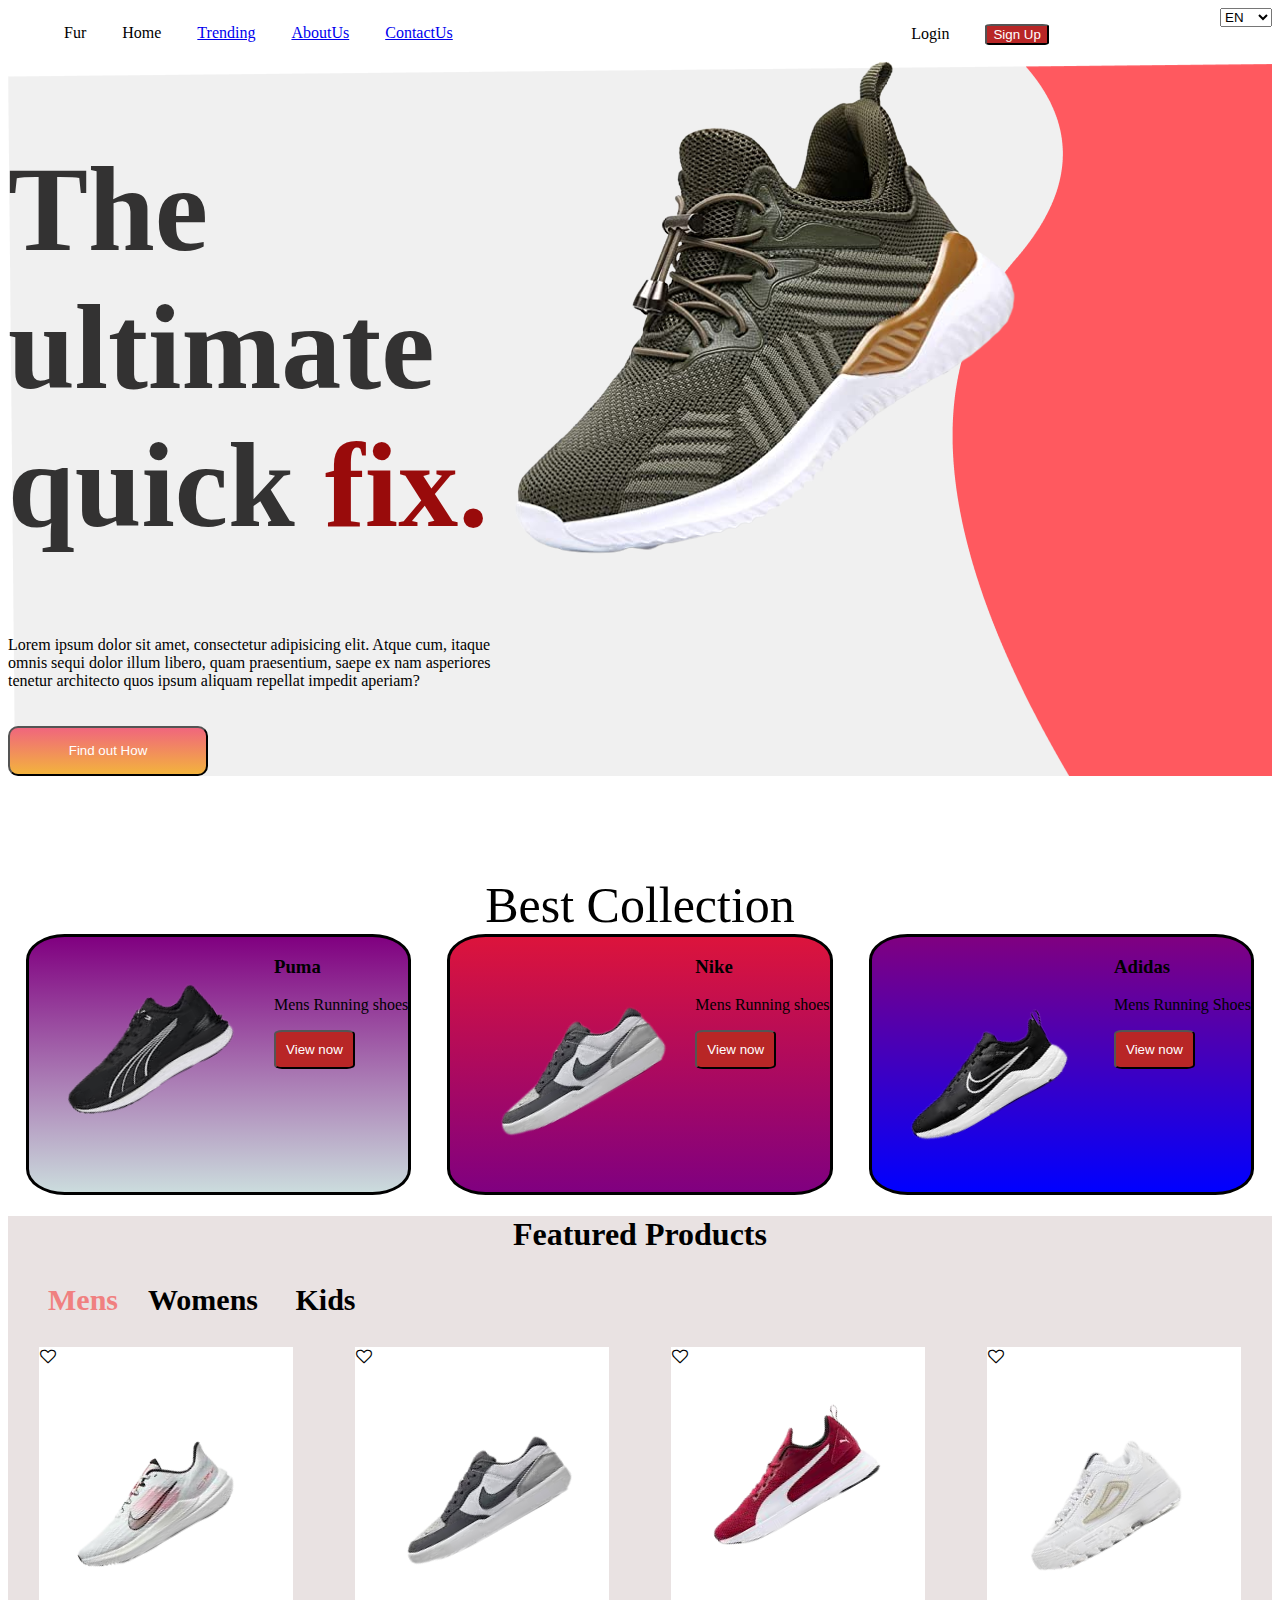
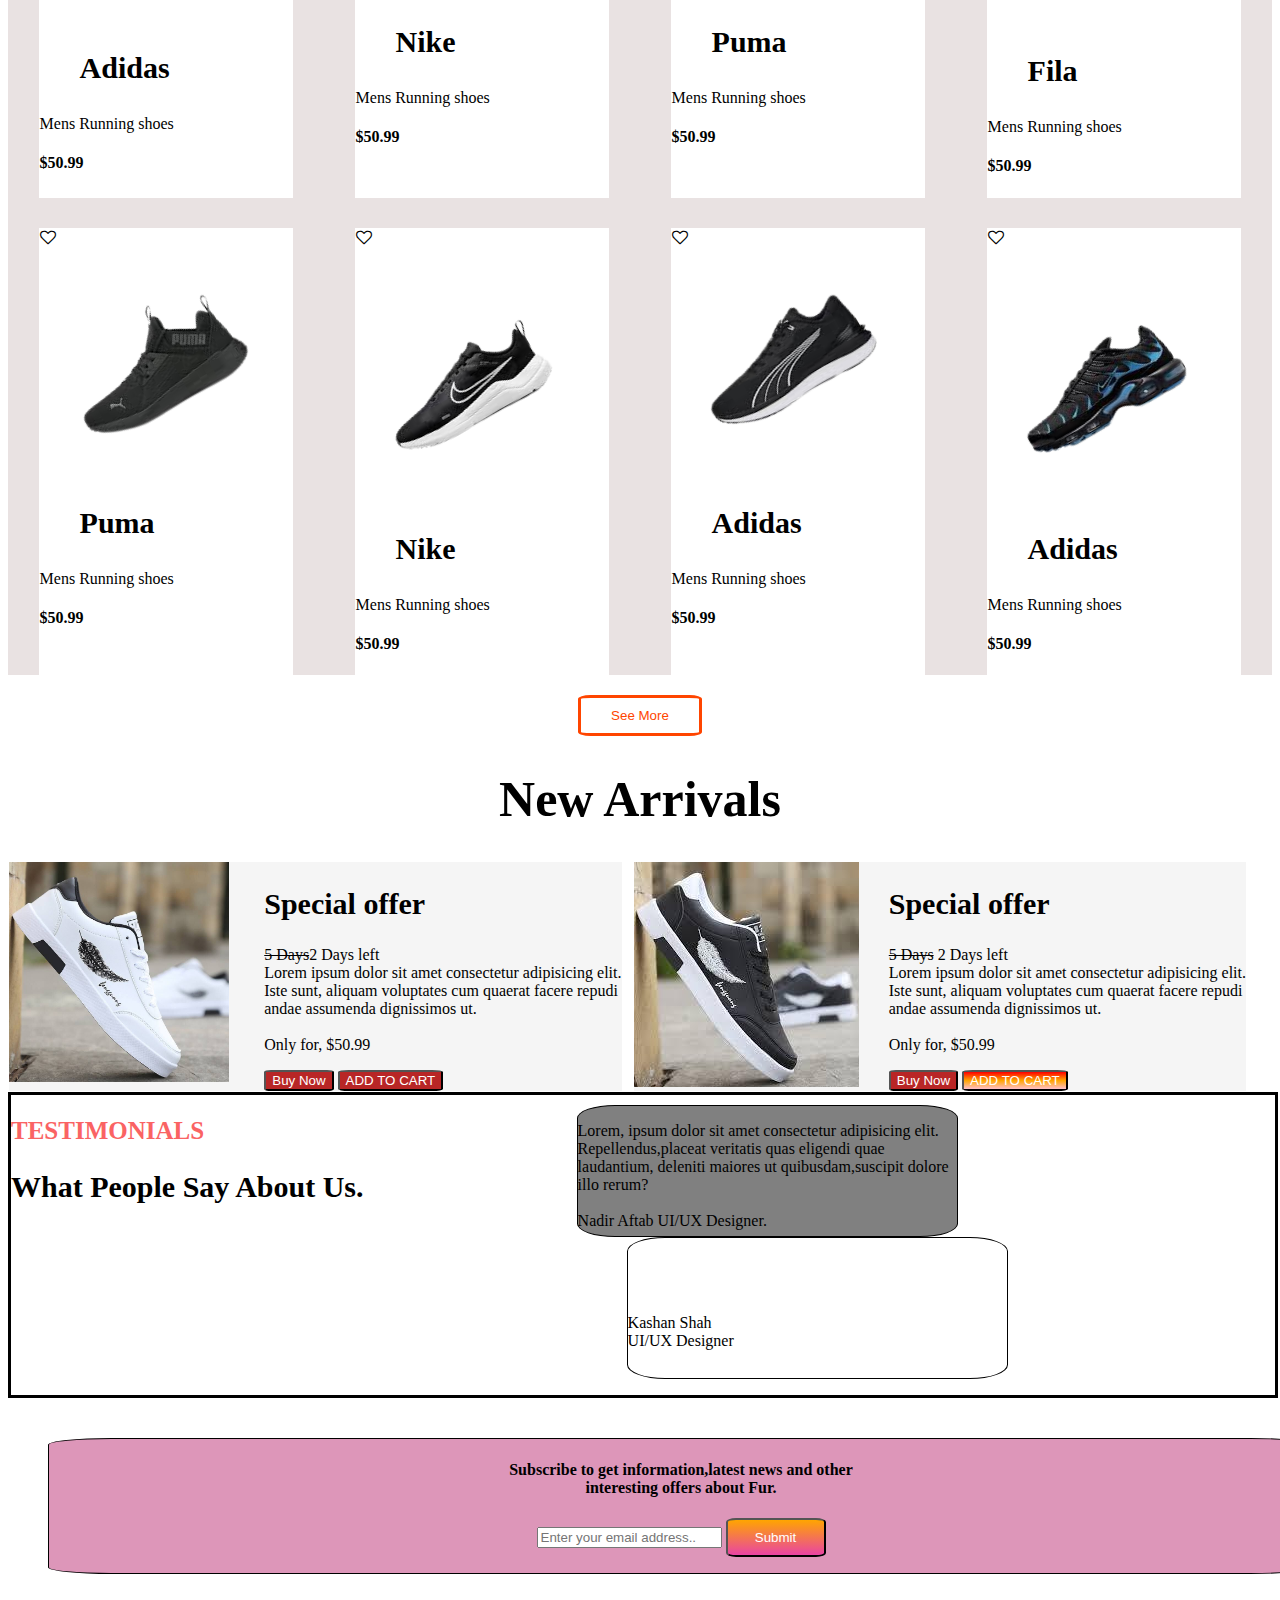
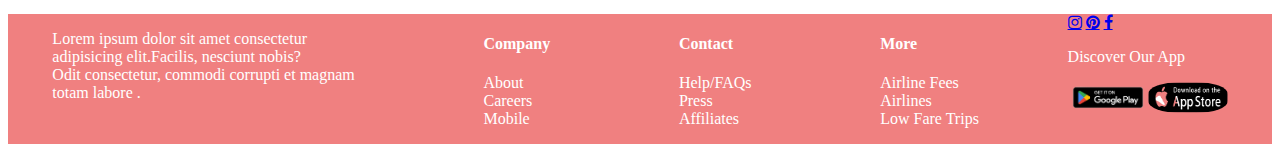
==== commit c8caef93: "media-queries" ====
--- a/index.html
+++ b/index.html
@@ -43,6 +43,8 @@
             Atque cum, itaque omnis sequi dolor illum libero, quam 
             praesentium, saepe ex nam asperiores tenetur architecto 
             quos ipsum aliquam repellat impedit aperiam?<br>
+            <br>
+            <br>
             <button id="but">Find out How</button>
         </div>
         <div id="right">
@@ -57,8 +59,8 @@
             <span id="info"><h3>Puma</h3>
                 <p>Mens Running shoes</p>
             <button id="ton1">View now</button></span>
+        </div>
 
-        </div>
         <div class="nike">
           <img id="pumas" src="Images/lowtop.png" alt="">
          <span id="info"><h3>Nike</h3>
@@ -76,14 +78,14 @@
     <div class="aftermain">
         <h1 id="feat">Featured Products</h1>
         <h3><span id="mens">Mens</span>&nbsp;&nbsp;&nbsp;&nbsp;Womens &nbsp;&nbsp;&nbsp;&nbsp;Kids</h3>
-        <div class="shoey">
+        
             <div class="top">
     <div id="one">
         <i class="fa fa-heart-o" aria-hidden="true"></i><br>
         <img id="pum" src="Images/eee.png" alt="">
         <h3>Adidas</h3>
-        <p>Mens Running shoes</p>
-        <h4>$50.99</h4>
+            <p>Mens Running shoes</p>
+            <h4>$50.99</h4>
     </div>
     <div id="one">
         <i class="fa fa-heart-o" aria-hidden="true"></i><br>
@@ -135,7 +137,6 @@
         <h3>Adidas</h3>
         <p>Mens Running shoes</p>
         <h4>$50.99</h4>
-    </div>
     </div>
     </div>
     </div>
@@ -165,8 +166,8 @@
                  andae assumenda dignissimos ut.<br>
                  <br>
                 Only for, $50.99</p>
-                <button>Buy Now</button>
-                <button>ADD TO CART</button>
+                <button id="buy">Buy Now</button>
+                <button id="cart">ADD TO CART</button>
                 </span>
         </div>
         </div>
@@ -184,9 +185,10 @@
             Nadir Aftab
         UI/UX Designer.</p>
         </div>
-        </div>
+        
         <div class="back"><p>Kashan Shah<br>
         UI/UX Designer </p>
+        </div>
         </div>
     </div>
     <div class="finally">
--- a/style.css
+++ b/style.css
@@ -56,16 +56,22 @@
     color: white;
 }
 #but{
-    background-color: rgb(248, 42, 69);
+    background-image: linear-gradient(rgb(240, 102, 125),rgb(243, 179, 61));
+    width: 200px;
+    height: 50px;
+    border-radius: 10px;
 }
 .best{
     width: 100%;
     display: flex;
     justify-content: space-around;
+}
+#pumas{
+    transform: rotate(-30deg);
 }
 .puma{
     width: 30%;
-    border: solid 1px;
+    border: solid 3px;
     border-radius: 10%;
     background-image: linear-gradient(purple,rgb(203, 220, 221));
    
@@ -73,9 +79,7 @@
 #pum{
     transform: rotate(-30deg);
 }
-#pumas{
-    transform: rotate(-30deg);
-}
+
 .nike{
     width: 30%;
     border: solid;
@@ -102,6 +106,7 @@
     display: flex;
     justify-content: space-around;
     margin-bottom: 30px;
+    border-radius: 20px;
 }
 .bottom{
     width: 100%;
@@ -119,15 +124,28 @@
 }
 .ton{
     text-align: center;
+
 }
 #ton {
+    border: solid orangered;
     margin-top: 20px;
-    padding: 15px;
-    color: white;
+    padding:10px 30px;
+    color: orangered;
+    background-color: white;
 
 }
 .almost{
     width: 100%;
+}
+#test{
+    font-size: 25px;
+    color: rgb(250, 99, 99);
+    }
+#buy{
+
+}
+#cart{
+    
 }
 .cont{
     width: 100%;
@@ -162,6 +180,10 @@
 .aftermain{
     background-color: rgb(233, 226, 226);
 }
+.aftermain h3{
+    font-size: 30px;
+    margin-left: 40px;
+}
 .there{
     width: 100%;
     height: 300px;
@@ -169,29 +191,29 @@
     border: solid;
 }
 .too{
-    width: 55%;
+    width: 40%;
     float: left;
 }
 .taa{
-    width: 40%;
-    position: relative;
-    
-
-}
+    width: 50%;
+    margin-left: 60px;
+    
+
+}
+
 .front{
-    width: 100%;
-    height: 150px;
-    margin-top: 30px;
+    width: 60%;
+    height: 130px;
+    margin-top: 10px;
     border: solid 1px;
     border-radius: 10%;
-    position: absolute ;
-    z-index: 9;
+    z-index: 2;
+    background-color: grey;
 }
 .back{
-    width: 40%;
-    height: 50px;
-    margin-top:100px ;
-    margin-right: 80px;
+    width: 60%;
+    height: 80px;
+    margin-left: 50px;
     padding-top: 60px;
     border: solid 1px;
     border-radius: 10%;
@@ -230,10 +252,7 @@
     width: 80px;
     border-radius: 40%;
 }
-#test{
-font-size: 15px;
-color: lightcoral;
-}
+
 h2{
     font-size: 30px;
 }
@@ -354,13 +373,23 @@
 @media only screen and (max-width:700px) {
     body{
         background-color: aqua;
+        width: 100%;
     }
     .first ul li{
     font-size: 10px;
     }
+    #right{
+        margin-top: 60px;
+    }
+    .last{
+display: none;
+    }
+    .collection{
+        width: 100%;
+    }
     .topnav{
-        display: flex;
-        width: 100%;
+        display: inline-block;
+        width: 60px;
     }
     .top{
         display: grid;
@@ -386,24 +415,67 @@
     .finally{
         margin: 5px;
     }
+    .aftermain{
+        width: 100%;
+    }
     #one{
-  width: 150px;
+  width: 140px;
   height: 250px;
+  margin:0px 20px;
   border-radius: 10%;
-  background-color: grey;
+  background-color: rgb(146, 142, 142);
+    }
+    #pum{
+        width: 100px;
+    }
+    #one h3{
+        font-size: 10px;
+    }
+    #one p{
+        font-size: 8px;
+    }
+    #one h4{
+     font-size: 10px;
+    }
+    #feat{
+        font-size: 20px;
+    }
+   
+    .best{
+        width: 80%;
+        height: fit-content;
+        margin: 0 25px;
+    }
+    #info{
+        font-size: 10px;
+    }
+    #ton1{
+        padding: 5px 8px;
+        font-size: 5px;
+    }
+    .puma{
+        width: 250px;
+    }
+    .nike{
+        width: 250px;
+    }
+    .adidas{
+        width: 250px;
     }
     #pumas{
-        width: 80px;
+        width: 60px;
         transform: rotate(-30deg);
     }
-    #pum{
-        width: 80px;
-    }
+  
     .there{
         border: solid 0.5px;
-        width: 100%;
+        width: 90%;
         border-radius: 20px;
-    
+        margin: 0px 10px;
+    
+    }
+    .finally{
+        width: 90%;
     }
     .front{
         width: 300px;
@@ -426,7 +498,6 @@
     }
     #sole{
         width: 50px;
-
     }
     #firsty{
         display: inline;
@@ -451,15 +522,12 @@
         width: 30%;
     }
     footer{
-        height: 180px;
-        font-size: 5px;
-    }
-    .topnav ul li{
-        list-style: none;
-        display: inline;
-    }
-    .aftermain{
-        width: 100%;
+        width: 95%;
+        height: 100px;
+        font-size: 7px;
+    }
+    .topnav{
+        display: none;
     }
     .front{
         width: 80%;
@@ -489,4 +557,34 @@
     }
 
   }
-    +
+  @media only screen and (min-width:701px) and (max-width: 900px){
+body{
+    background-color: pink;
+}
+.topnav{
+    display: none;
+}
+#mainshoe{
+    width: 300px;
+}
+#fix{
+    font-size: 30px;
+}
+.top{
+    display: grid;
+    grid-template-columns:repeat(2,1fr);
+    margin-bottom: 20px;
+    margin-left: 50px;
+}
+.bottom{
+    display: grid;
+    grid-template-columns:repeat(2,1fr);
+    margin-bottom: 20px;
+    margin-left: 50px;
+}
+#one{
+    width: 300px;
+    margin-bottom: 20px;
+}
+  }   